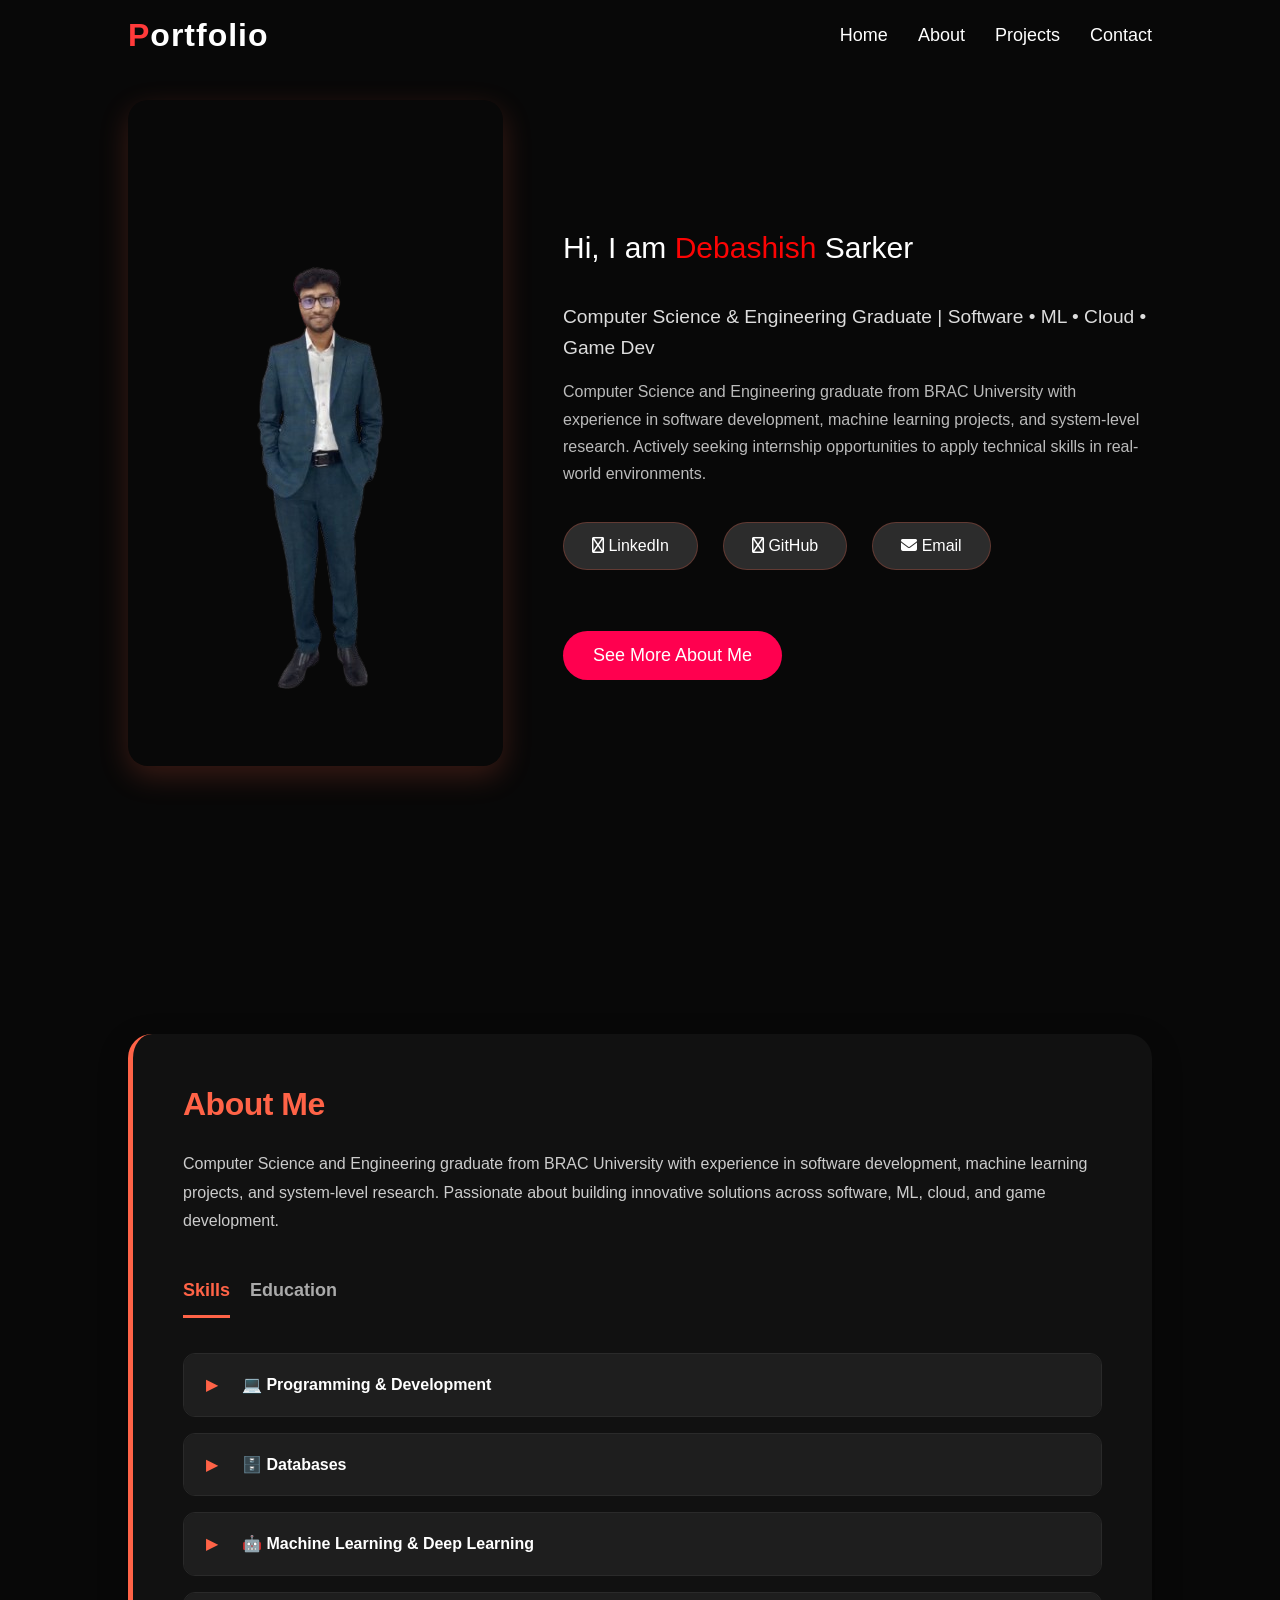
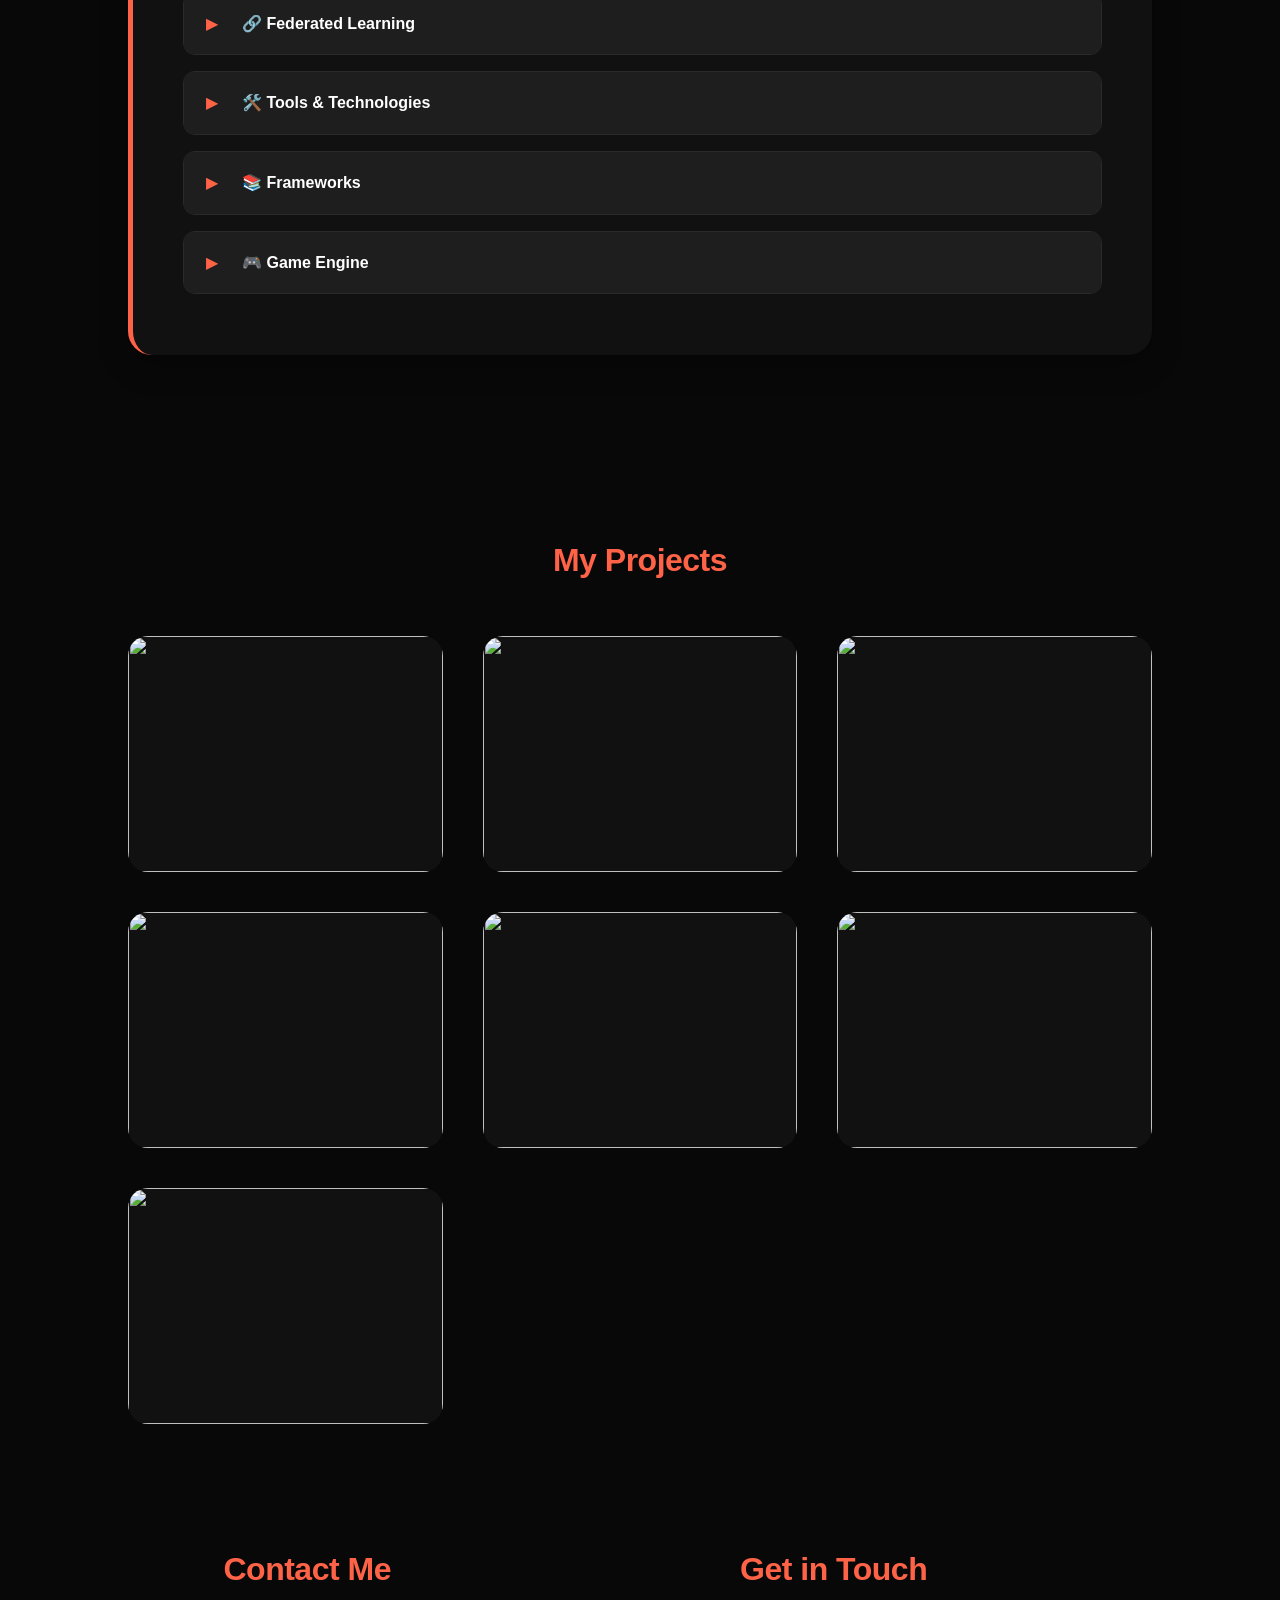
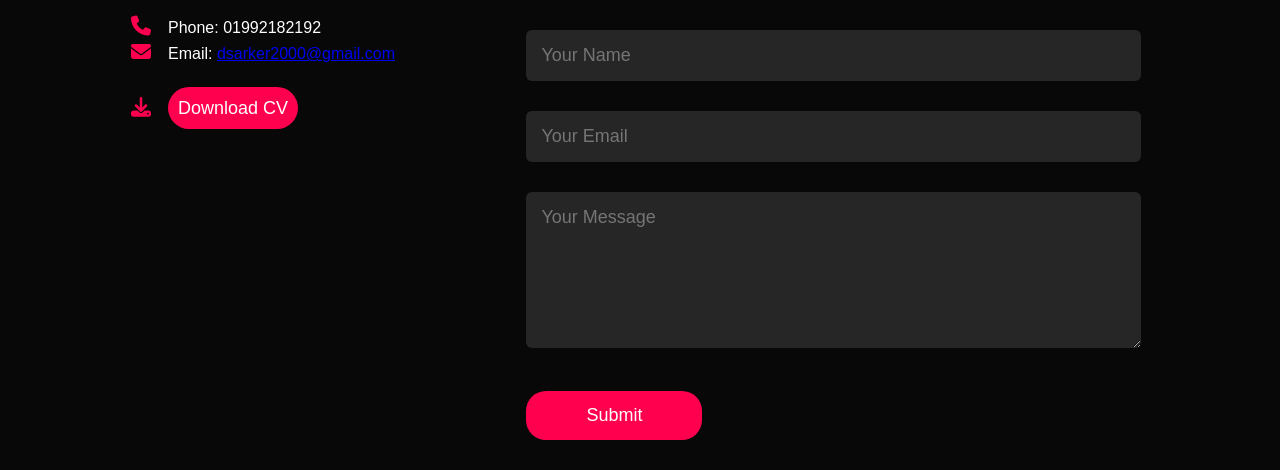
==== index.html @ 8f117f5d "first commit" ====
<!DOCTYPE html>
<html lang="en">
<head>
    <meta charset="UTF-8">
    <meta name="viewport" content="width=device-width, initial-scale=1.0">
    <link rel="stylesheet" href="https://cdnjs.cloudflare.com/ajax/libs/font-awesome/6.4.0/css/all.min.css">
    <link rel="stylesheet" href="style.css">
    <title>Debashish Sarker</title>
</head>
<body>
    <div class="container">
        <nav>
            <div class="portfolio-logo">
                <span class="red-p">P</span><span class="white-text">ortfolio</span>
            </div>
            <ul>
                <li><a href="#hero-section">Home</a></li>
                <li><a href="#about">About</a></li>
                <li><a href="#projects">Projects</a></li>
                <li><a href="#contact">Contact</a></li>
            </ul>
        </nav>

        <div class="hero-section">
            <div class="hero-image">
                <img src="portfolio.png" alt="Portfolio">
            </div>
            <div class="hero-content">
                <div class="header-text">
                    <p>
                        Hi, I am <span>Debashish</span> Sarker
                    </p>
                </div>
                <p class="intro-line">Computer Science & Engineering Graduate | Software • ML • Cloud • Game Dev</p>
                <p class="bio-text">
                    Computer Science and Engineering graduate from BRAC University with experience in software development, machine learning projects, and system-level research. Actively seeking internship opportunities to apply technical skills in real-world environments.
                </p>
                <div class="links">
                    <a href="https://www.linkedin.com/in/debashish-sarker-ba571127a" target="_blank">
                        <i class="fa-brands fa-linkedin"></i> LinkedIn
                    </a>
                    <a href="https://github.com/Debashish0Sarker" target="_blank">
                        <i class="fa-brands fa-square-github"></i> GitHub
                    </a>
                    <a href="mailto:dsarker2000@gmail.com">
                        <i class="fa-solid fa-envelope"></i> Email
                    </a>
                </div>
                <br>
                <br>
                <a href="#about" class="btn btn2 see-more-btn">See More About Me</a>
                
                
    
            </div>
        </div>
    </div>

    <!-- ========== ABOUT SECTION WITH TABS (FIXED) ========== -->
    <div id="about">
        <div class="container">
            <div class="about-box">
                <h2 class="about-title">About Me</h2>
                <p class="about-description">
                    Computer Science and Engineering graduate from BRAC University with experience in software development, 
                    machine learning projects, and system-level research. Passionate about building innovative solutions 
                    across software, ML, cloud, and game development.
                </p>

                <!-- Tab Buttons -->
                <div class="tab-titles">
                    <p class="tab-links active-link" onclick="openTab('skills', event)">Skills</p>
                    <p class="tab-links" onclick="openTab('education', event)">Education</p>
                </div>

                <!-- Skills Tab Content -->
                <div class="tab-contents active-tab" id="skills">
    <!-- Accordion Item 1: Programming & Development -->
    <div class="accordion-item">
        <div class="accordion-header" onclick="toggleAccordion(this)">
            <span class="accordion-icon">▶</span>
            <span class="accordion-title">💻 Programming & Development</span>
        </div>
        <div class="accordion-body">
            <div class="skills-icons-grid">
                <div class="skill-icon-item"><img src="https://cdn.jsdelivr.net/gh/devicons/devicon/icons/python/python-original.svg" alt="Python"><span>Python</span></div>
                <div class="skill-icon-item"><img src="https://cdn.jsdelivr.net/gh/devicons/devicon/icons/c/c-original.svg" alt="C"><span>C</span></div>
                <div class="skill-icon-item"><div class="no-image-icon">#️⃣</div><span>C#</span></div>
                <div class="skill-icon-item"><img src="https://cdn.jsdelivr.net/gh/devicons/devicon/icons/php/php-original.svg" alt="PHP"><span>PHP</span></div>
                <div class="skill-icon-item"><img src="https://cdn.jsdelivr.net/gh/devicons/devicon/icons/javascript/javascript-original.svg" alt="JavaScript"><span>JavaScript</span></div>
                <div class="skill-icon-item"><img src="https://cdn.jsdelivr.net/gh/devicons/devicon/icons/html5/html5-original.svg" alt="HTML"><span>HTML</span></div>
                <div class="skill-icon-item"><img src="https://cdn.jsdelivr.net/gh/devicons/devicon/icons/react/react-original.svg" alt="React"><span>React</span></div>
            </div>
        </div>
    </div>

    <!-- Accordion Item 2: Databases -->
    <div class="accordion-item">
        <div class="accordion-header" onclick="toggleAccordion(this)">
            <span class="accordion-icon">▶</span>
            <span class="accordion-title">🗄️ Databases</span>
        </div>
        <div class="accordion-body">
            <div class="skills-icons-grid">
                <div class="skill-icon-item"><img src="https://cdn.jsdelivr.net/gh/devicons/devicon/icons/mongodb/mongodb-original.svg" alt="MongoDB"><span>MongoDB</span></div>
                <div class="skill-icon-item"><img src="https://cdn.jsdelivr.net/gh/devicons/devicon/icons/mysql/mysql-original.svg" alt="MySQL"><span>MySQL</span></div>
                <div class="skill-icon-item"><img src="https://cdn.jsdelivr.net/gh/devicons/devicon/icons/postgresql/postgresql-original.svg" alt="PostgreSQL"><span>PostgreSQL</span></div>
            </div>
        </div>
    </div>
    <!-- Accordion Item 3: Machine Learning & Deep Learning (NEW) -->
    <div class="accordion-item">
        <div class="accordion-header" onclick="toggleAccordion(this)">
            <span class="accordion-icon">▶</span>
            <span class="accordion-title">🤖 Machine Learning & Deep Learning</span>
        </div>
        <div class="accordion-body">
            <div class="skills-icons-grid">
                <div class="skill-icon-item"><img src="https://cdn.jsdelivr.net/gh/devicons/devicon/icons/tensorflow/tensorflow-original.svg" alt="TensorFlow"><span>TensorFlow</span></div>
                <div class="skill-icon-item"><img src="https://cdn.jsdelivr.net/gh/devicons/devicon/icons/pytorch/pytorch-original.svg" alt="PyTorch"><span>PyTorch</span></div>
            </div>
        </div>
    </div>

    <!-- Accordion Item 4: Federated Learning (NEW) -->
    <div class="accordion-item">
        <div class="accordion-header" onclick="toggleAccordion(this)">
            <span class="accordion-icon">▶</span>
            <span class="accordion-title">🔗 Federated Learning</span>
        </div>
        <div class="accordion-body">
            <div class="skills-icons-grid">
                <div class="skill-icon-item"><div class="no-image-icon">🌸</div><span>Flower FL</span></div>
                <div class="skill-icon-item"><div class="no-image-icon">📈</div><span>FedAvg</span></div>
                <div class="skill-icon-item"><div class="no-image-icon">⚙️</div><span>FedProx</span></div>
                <div class="skill-icon-item"><div class="no-image-icon">🎯</div><span>FedOpt</span></div>
            </div>
        </div>
    </div>

    <!-- Accordion Item 5: Tools & Technologies (NEW) -->
    <div class="accordion-item">
        <div class="accordion-header" onclick="toggleAccordion(this)">
            <span class="accordion-icon">▶</span>
            <span class="accordion-title">🛠️ Tools & Technologies</span>
        </div>
        <div class="accordion-body">
            <div class="skills-icons-grid">
                <div class="skill-icon-item"><img src="https://cdn.jsdelivr.net/gh/devicons/devicon/icons/git/git-original.svg" alt="Git"><span>Git</span></div>
                <div class="skill-icon-item"><img src="https://cdn.jsdelivr.net/gh/devicons/devicon/icons/github/github-original.svg" alt="GitHub"><span>GitHub</span></div>
                <div class="skill-icon-item"><img src="https://cdn.jsdelivr.net/gh/devicons/devicon/icons/vscode/vscode-original.svg" alt="VS Code"><span>VS Code</span></div>
                <div class="skill-icon-item"><div class="no-image-icon">🔌</div><span>Arduino IDE</span></div>
            </div>
        </div>
    </div>

    <!-- Accordion Item 6: Frameworks (NEW) -->
    <div class="accordion-item">
        <div class="accordion-header" onclick="toggleAccordion(this)">
            <span class="accordion-icon">▶</span>
            <span class="accordion-title">📚 Frameworks</span>
        </div>
        <div class="accordion-body">
            <div class="skills-icons-grid">
                <div class="skill-icon-item"><img src="https://cdn.jsdelivr.net/gh/devicons/devicon/icons/laravel/laravel-original.svg" alt="Laravel"><span>Laravel</span></div>
                <div class="skill-icon-item"><img src="https://cdn.jsdelivr.net/gh/devicons/devicon/icons/flask/flask-original.svg" alt="Flask"><span>Flask</span></div>
            </div>
        </div>
    </div>

    <!-- Accordion Item 7: Game Engine (NEW) -->
    <div class="accordion-item">
        <div class="accordion-header" onclick="toggleAccordion(this)">
            <span class="accordion-icon">▶</span>
            <span class="accordion-title">🎮 Game Engine</span>
        </div>
        <div class="accordion-body">
            <div class="skills-icons-grid">
                <div class="skill-icon-item"><img src="https://cdn.jsdelivr.net/gh/devicons/devicon/icons/unity/unity-original.svg" alt="Unity"><span>Unity</span></div>
            </div>
        </div>
    </div>
</div>
<div class="tab-contents" id="education">
                    <ul>
                        <li>
                            <strong>BRAC University</strong><br>
                            BSc in Computer Science and Engineering (2021 - 2026)<br>
                            CGPA: 3.19/4.00
                        </li>
                        <li>
                            <strong>Ideal College, Dhanmondi, Dhaka</strong><br>
                            Higher School Certificate (HSC) in Science<br>
                            GPA: 4.92/5.00
                        </li>
                        <li>
                            <strong>Willes Little Flower School and College, Dhaka</strong><br>
                            Secondary School Certificate (SSC) in Science<br>
                            GPA: 5.00/5.00
                        </li>
                    </ul>
                </div>

</div>

    <!-- Similar structure for remaining categories: ML, Federated Learning, Tools, Frameworks -->
</div>

                <!-- Education Tab Content (INSTITUTION NAMES UPDATED) -->
                <!-- <div class="tab-contents" id="education">
                    <ul>
                        <li>
                            <strong>BRAC University</strong><br>
                            BSc in Computer Science and Engineering (2021 - 2026)<br>
                            CGPA: 3.19/4.00
                        </li>
                        <li>
                            <strong>Ideal College, Dhanmondi</strong><br>
                            Higher School Certificate (HSC) in Science<br>
                            GPA: 4.92/5.00
                        </li>
                        <li>
                            <strong>Willes Little Flower School and College, Dhaka</strong><br>
                            Secondary School Certificate (SSC) in Science<br>
                            GPA: 5.00/5.00
                        </li>
                    </ul>
                </div> -->
            </div>
        </div>
    </div>
<div id="projects">
    <div class="container">
        <h1 class="sub-title">My Projects</h1>
            <div class="work-list">
                <div class="work">
                    <img src="images/teacher-teaching-students-in-classroom-illustration-vector.jpg">
                    <div class="layer">
                        <h3>Smart Learn Platform</h3>
                        <p>A full-stack learning platform built with Laravel that allows teachers to upload study materials and students to access study materials.
                        </p>
                        <a href="https://github.com/boloyman/Smart-Learn"><i class="fa-solid fa-link"></i></a>
                    </div>
                </div>
                <div class="work">
                    <img src="images/captcha-icon-technology-142370206.webp">
                    <div class="layer">
                        <h3>CAPTCHA Recognition</h3>
                        <p>A deep learning-based CAPTCHA recognition system using neural network architectures for text-based CAPTCHA solving. Includes model training, evaluation, and performance analysis.
                        </p>
                        <a href="https://github.com/Debashish0Sarker/Project-Deep-Learning-Architecture-for-Text-Based-CAPTCHA-Recognition"><i class="fa-solid fa-link"></i></a>
                    </div>
                </div>
                <div class="work">
                    <img src="images/360_F_487799402_pcTpnDtqLH9lCh3cunh2zShLAe6K0WbR.jpg">
                    <div class="layer">
                        <h3>Planner Platform</h3>
                        <p>A comprehensive web application for managing academic schedules, optimizing study routines, and tracking course events.
                        </p>
                        <a href="https://github.com/ur-newaz/smart_planner"><i class="fa-solid fa-link"></i></a>
                    </div>
                </div>
                <div class="work">
                    <img src="images/bank-composition-with-outdoor-landscape-classic-building-with-columns-car-pedestrian-silhouette-cityscape-vector-illustration_1284-82674.avif">
                    <div class="layer">
                        <h3>Banking Managment System</h3>
                        <p>A database-driven banking system built with PHP and SQL, supporting account management, transactions, and basic banking operations
                        </p>
                        <a href="https://github.com/ovijitM/Banking-system-with_php_sql"><i class="fa-solid fa-link"></i></a>
                    </div>
                </div>
                <div class="work">
                    <img src="images/car-Loan-Delinquency-Rates-1.png">
                    <div class="layer">
                        <h3>Fraud Detection System</h3>
                        <p>Implemented a ML model to detect fraud accounts based on dataset that have bank transactions history using supervised learning techniques. 
                        </p>
                        <a href="https://github.com/Debashish0Sarker/CSE422_project_fraud-detection-using-ML-or-AI"><i class="fa-solid fa-link"></i></a>
                    </div>
                </div>
                <div class="work">
                    <img src="images/binary-code-475664_1920.jpeg">
                    <div class="layer">
                        <h3>Binary Search using Assembly Language</h3>
                        <p>An implementation of the binary search algorithm using Assembly language, demonstrating low-level programming concepts and memory-level operations.
                        </p>
                        <a href="https://github.com/Debashish0Sarker/Assembly-Language-project"><i class="fa-solid fa-link"></i></a>
                    </div>
                
                </div>
                <div class="work">
                    <img src="images/escape monster.png">
                    <div class="layer">
                        <h3>Escape from Monster</h3>
                        <p>A 3D game developed in Unity where players have to escape from a pursuing monster.</p>
                        <a href="https://debashish0sarker.itch.io/escape-from-monster"><i class="fa-solid fa-link"></i></a>
                    </div>  
                </div>
            </div>
    </div>
    <div id="contact">
        <div class="container">
            <div class="row">
                <div class="contact-left">
                    <h1 class="sub-title">Contact Me</h1>
                    <p><i class="fas fa-phone"></i>Phone: 01992182192 </p>
                    <p><i class="fas fa-envelope"></i>Email: <a href="mailto:dsarker2000@gmail.com">dsarker2000@gmail.com</a></p>
                    <p><i class="fas fa-download"></i><a href="CV_Debashish Sarker.pdf" download class="btn btn2">Download CV</a></p>
                </div>
                <div class="contact-right">
                    <h1 class="sub-title">Get in Touch</h1>
                    <form name="submit-to-google-sheet">
                        <input type="hidden" name="sheet_name" value="Sheet1"> 
                        <input type="text" name="name" placeholder="Your Name" required>
                        <input type="email" name="email" placeholder="Your Email" required>
                        <textarea name="message" rows="6" placeholder="Your Message" required></textarea>
                        <button type="submit" class="btn btn2">Submit</button>
                    </form>
                    <span id="msg"></span>
            </div>
        </div>
    </div>


    <script>
        // ========== FIXED JAVASCRIPT FOR TAB UNDERLINE ==========
        function openTab(tabname, event) {
            // Get all tab links and tab contents
            var tabLinks = document.getElementsByClassName("tab-links");
            var tabContents = document.getElementsByClassName("tab-contents");
            
            // Remove active class from all tab links
            for (var i = 0; i < tabLinks.length; i++) {
                tabLinks[i].classList.remove("active-link");
            }
            
            // Remove active class from all tab contents
            for (var j = 0; j < tabContents.length; j++) {
                tabContents[j].classList.remove("active-tab");
            }
            
                // Add active class to the clicked tab link
            event.currentTarget.classList.add("active-link");
            
            // Add active class to the corresponding tab content
            document.getElementById(tabname).classList.add("active-tab");
        }

        function toggleAccordion(headerElement) {
            var accordionItem = headerElement.parentElement;
            var accordionBody = accordionItem.querySelector(".accordion-body");
            var icon = headerElement.querySelector(".accordion-icon");
            
            // Close all other accordion items
            var allItems = document.querySelectorAll(".accordion-item");
            allItems.forEach(function(item) {
                if (item !== accordionItem) {
                    var body = item.querySelector(".accordion-body");
                    var itemIcon = item.querySelector(".accordion-icon");
                    if (body.classList.contains("active")) {
                        body.classList.remove("active");
                        if (itemIcon) itemIcon.textContent = "▶";
                    }
                }
            });
            
            // Toggle current item
            if (accordionBody.classList.contains("active")) {
                accordionBody.classList.remove("active");
                icon.textContent = "▶";
            } else {
                accordionBody.classList.add("active");
                icon.textContent = "▼";
            }
        }
    </script>
    <script>
    // Replace with your latest Deployment URL
    const scriptURL = 'https://script.google.com/macros/s/AKfycbwQ8acJ3GRYkyI3V4sXkLI7oj8yIUCAS2lO-cbIWTu7y_R3EMoswnfzNdxkxU6gc59ueA/exec' 
    const form = document.forms['submit-to-google-sheet'] // Matches the name above

    form.addEventListener('submit', e => {
        e.preventDefault()
        fetch(scriptURL, { method: 'POST', body: new FormData(form) })
            .then(response => {
                console.log('Success!', response);
                alert("Message sent successfully!");
                form.reset();
                document.getElementById("msg").textContent = "Message sent successfully!";
                
            })
            .catch(error => console.error('Error!', error.message))
    })
</script>
</body>
</html>
---- style.css ----
/* ===== Global Styles ===== */
/* Add this to allow icons to use their own font-family */
i {
    font-family: inherit; 
    font-weight: inherit;
}

/* OR, more specifically for Font Awesome: */
.fa-solid, .fas, .fa-brands, .fa {
    font-family: "Font Awesome 6 Free" !important; /* Forces the icon font back */
}
* {
    margin: 0;
    padding: 0;
    box-sizing: border-box;
    font-family: "Poppins", sans-serif;
}
html {
    scroll-behavior: smooth;
}

body {
    background-color: #080808;
    color: #fff;
    line-height: 1.6;
}

#header {
    background-color: #1c1c1c;
    padding: 20px;
    text-align: center;
    background-size: cover;
    background-position: center;
}

.container {
    width: 100%;
    margin: auto;
    padding: 100px 10% 20px 10%; /* Added 100px padding-top to push content down */
}

/* ===== NAVBAR STYLES ===== */
nav {
    display: flex;
    align-items: center;
    justify-content: space-between;
    padding: 10px 10%;
    width: 100%;
    position: fixed; /* Keep it at the top */
    top: 0;
    left: 0;
    z-index: 1000;   /* Keep it above everything */
    background: #080808; /* Dark background to hide text passing behind it */
}

.portfolio-logo {
    font-size: 32px;
    font-weight: 700;
    letter-spacing: 1px;
}

.red-p {
    color: #ff3a3a;
}

.white-text {
    color: #ffffff;
}

nav ul {
    display: flex;
    gap: 30px;
    list-style: none;
}

nav ul li {
    list-style: none;
    display: inline-block;
}

nav ul li a {
    text-decoration: none;
    color: #fff;
    font-size: 18px;
    font-weight: 500;
    position: relative;
    transition: color 0.3s ease;
}

nav ul li a:after {
    content: '';
    width: 0;
    height: 2px;
    background: #ff6347;
    left: 0;
    bottom: -5px;
    position: absolute;
    transition: 0.5s;
}

nav ul li a:hover:after {
    width: 100%;
}

nav ul li a:hover {
    color: #ff6347;
}

/* ===== HERO SECTION WITH TWO COLUMNS ===== */
.hero-section {
    display: flex;
    align-items: center;
    gap: 60px;
    margin-bottom: 40px;
}

.hero-image {
    flex: 0 0 auto;
    min-width: 300px;
}

.hero-image img {
    width: 100%;
    max-width: 400px;
    border-radius: 20px;
    box-shadow: 0 10px 30px rgba(255, 99, 71, 0.2);
}

.hero-content {
    flex: 1;
}

/* ===== INTRO & BIO STYLES ===== */
.intro-line {
    text-align: left;
    font-size: 1.2rem;
    margin: 0 0 15px;
    color: #dddddd;
}

.bio-text {
    text-align: left;
    margin: 0 0 30px;
    color: #bbbbbb;
    line-height: 1.7;
}

.header-text {
    text-align: left;
    margin-top: 30px;
    margin-bottom: 30px;
    font-size: 30px;
}

.header-text h1 {
    font-size: 48px;
    margin-bottom: 20px;
}

.header-text span {
    font-size: 30px;
    color: #fc0404;
}

/* ===== SOCIAL LINKS ===== */
.links {
    display: flex;
    justify-content: flex-start;
    gap: 25px;
    margin-top: 35px;
    flex-wrap: wrap;
}

.links a {
    color: #fff;
    background: #2c2c2c;
    padding: 10px 28px;
    border-radius: 40px;
    text-decoration: none;
    font-weight: 500;
    transition: all 0.3s ease;
    border: 1px solid #ff634740;
}

.links a:hover {
    background: #ff6347;
    color: #080808;
    transform: translateY(-3px);
    border-color: #ff6347;
}

/* ===== ABOUT SECTION - BOX STYLES ===== */
#about {
    margin-top: 60px;
    padding: 40px 0 60px;
}

/* Main about box container */
.about-box {
    background: #111111;
    border-radius: 24px;
    padding: 45px 50px;
    border-left: 5px solid #ff6347;
    box-shadow: 0 10px 30px rgba(0, 0, 0, 0.3);
}

.about-title {
    font-size: 32px;
    font-weight: 700;
    margin-bottom: 20px;
    color: #ff6347;
    letter-spacing: -0.5px;
}

.sub-title {
    font-size: 32px;
    font-weight: 700;
    margin-bottom: 20px;
    color: #ff6347;
    letter-spacing: -0.5px;
    text-align: center;
}

.about-description {
    color: #cccccc;
    line-height: 1.8;
    margin-bottom: 40px;
    font-size: 1rem;
}

/* ===== FIXED TAB STYLES - UNDERLINE WORKING NOW ===== */
.tab-titles {
    display: flex;
    margin: 20px 0 40px;
    gap: 20px;
}

.tab-links {
    font-size: 18px;
    font-weight: 600;
    cursor: pointer;
    position: relative;
    padding-bottom: 8px;
    color: #aaaaaa;
    transition: color 0.3s ease;
}

/* UNDERLINE EFFECT FOR TAB LINKS */
.tab-links::after {
    content: "";
    width: 0;
    height: 3px;
    background: #ff6347;
    position: absolute;
    left: 0;
    bottom: -5px;
    transition: width 0.3s ease;
}

/* ACTIVE TAB LINK - RED UNDERLINE (FIXED) */
.tab-links.active-link {
    color: #ff6347;
}

.tab-links.active-link::after {
    width: 100%;
}

/* Hover effect for tabs */
.tab-links:hover {
    color: #ff6347;
}

.tab-links:hover::after {
    width: 100%;
}

/* Tab content containers */
.tab-contents {
    display: none;
}

.tab-contents.active-tab {
    display: block;
    animation: fadeIn 0.4s ease;
}

/* Accordion / Dropdown skills section styles */
.accordion-item {
    margin-bottom: 16px;
    border-radius: 12px;
    background: #1a1a1a;
    overflow: hidden;
    border: 1px solid #2a2a2a;
}

.accordion-header {
    display: flex;
    align-items: center;
    gap: 12px;
    padding: 18px 22px;
    cursor: pointer;
    background: #1e1e1e;
}

.accordion-header:hover {
    background: #252525;
}

.accordion-icon {
    font-size: 16px;
    color: #ff6347;
    width: 24px;
}

.accordion-title {
    font-size: 1rem;
    font-weight: 600;
    color: #ffffff;
}

.accordion-body {
    max-height: 0;
    overflow: hidden;
    transition: max-height 0.4s ease, padding 0.4s ease;
    background: #131313;
    padding: 0 22px;
}

.accordion-body.active {
    max-height: 1000px;
    padding: 20px 22px 22px;
}

.skills-icons-grid {
    display: grid;
    grid-template-columns: repeat(auto-fit, minmax(120px, 1fr));
    gap: 20px;
}

.skill-icon-item {
    display: flex;
    flex-direction: column;
    align-items: center;
    gap: 10px;
    padding: 18px 16px;
    background: #232323;
    border-radius: 16px;
    min-height: 120px;
    border: 1px solid #2e2e2e;
}

.skill-icon-item img {
    width: 48px;
    height: 48px;
    object-fit: contain;
}

.skill-icon-item span {
    font-size: 0.95rem;
    color: #dddddd;
    text-align: center;
}

.no-image-icon {
    width: 48px;
    height: 48px;
    display: flex;
    align-items: center;
    justify-content: center;
    font-size: 24px;
    background: #2a2a2a;
    border-radius: 12px;
}

/* Fade animation for tab switching */
@keyframes fadeIn {
    from {
        opacity: 0;
        transform: translateY(10px);
    }
    to {
        opacity: 1;
        transform: translateY(0);
    }
}

/* Skills list styling */
.tab-contents ul {
    list-style: none;
    padding: 0;
}

.tab-contents ul li {
    color: #dddddd;
    font-size: 1rem;
    padding: 12px 0;
    position: relative;
    padding-left: 28px;
    transition: 0.2s;
    border-bottom: 1px solid #222222;
}

.tab-contents ul li:last-child {
    border-bottom: none;
}

.tab-contents ul li::before {
    content: "▹";
    position: absolute;
    left: 0;
    color: #ff6347;
    font-size: 1rem;
}

.tab-contents ul li:hover {
    transform: translateX(5px);
    color: #ff6347;
}

/* Education section - strong (institution names) styling */
.tab-contents ul strong {
    color: #ff6347;
    font-size: 1.05rem;
    display: inline-block;
    margin-bottom: 4px;
}

/* ===== RESPONSIVE DESIGN ===== */
@media (max-width: 768px) {
    .container {
        width: 90%;
        padding: 20px 5%;
    }
    
    nav {
        flex-direction: column;
        align-items: center;
        gap: 15px;
    }
    
    nav ul {
        gap: 20px;
        flex-wrap: wrap;
        justify-content: center;
    }
    
    .portfolio-logo {
        font-size: 36px;
    }

    .hero-section {
        flex-direction: column;
        gap: 30px;
        align-items: center;
    }

    .hero-image {
        min-width: 100%;
    }

    .hero-image img {
        max-width: 100%;
    }

    .hero-content {
        width: 100%;
    }

    .intro-line {
        text-align: center;
    }

    .bio-text {
        text-align: center;
    }

    .header-text {
        text-align: center;
        font-size: 24px;
    }
    
    .links {
        gap: 15px;
        justify-content: center;
    }
    
    .links a {
        padding: 8px 20px;
        font-size: 14px;
    }
    
    .about-box {
        padding: 30px 25px;
    }
    
    .about-title {
        font-size: 28px;
    }
    
    .tab-titles {
        gap: 30px;
    }
    
    .tab-links {
        font-size: 16px;
    }

    /* ===== ACCORDION / DROPDOWN SKILLS SECTION STYLES ===== */
    .accordion-item {
        margin-bottom: 12px;
        border-radius: 12px;
        background: #1a1a1a;
        overflow: hidden;
        border: 1px solid #2a2a2a;
    }

    .accordion-header {
        display: flex;
        align-items: center;
        gap: 12px;
        padding: 16px 20px;
        cursor: pointer;
        background: #1e1e1e;
    }

    .accordion-header:hover {
        background: #252525;
    }

    .accordion-icon {
        font-size: 14px;
        color: #ff6347;
        width: 20px;
    }

    .accordion-title {
        font-size: 1rem;
        font-weight: 600;
        color: #ffffff;
    }

    .accordion-body {
        max-height: 0;
        overflow: hidden;
        transition: max-height 0.4s ease;
        background: #131313;
    }

    .accordion-body.active {
        max-height: 500px;
        padding: 20px;
    }

    .skills-icons-grid {
        display: flex;
        flex-wrap: wrap;
        gap: 20px;
    }

    .skill-icon-item {
        display: flex;
        flex-direction: column;
        align-items: center;
        gap: 8px;
        padding: 12px 16px;
        background: #1e1e1e;
        border-radius: 12px;
        min-width: 80px;
        border: 1px solid #2e2e2e;
    }

    .skill-icon-item img {
        width: 40px;
        height: 40px;
    }

    .skill-icon-item span {
        font-size: 0.8rem;
        color: #cccccc;
    }

    .no-image-icon {
        width: 40px;
        height: 40px;
        display: flex;
        align-items: center;
        justify-content: center;
        font-size: 28px;
        background: #2a2a2a;
        border-radius: 10px;
    }
    
}
.work-list{
    display: grid;
    grid-template-columns: repeat(auto-fit, minmax(250px,1fr));
    grid-gap: 40px;
    margin-top: 50px;
}
.work{
    border-radius: 20px;
    position: relative;
    overflow: hidden;
    aspect-ratio: 4 / 3;
    min-height: 200px;
    background: #111;
}
.work img{
    width: 100%;
    height: 100%;
    object-fit: cover;
    display: block;
    transition: transform 0.5s ease;
}
.layer {
    width: 100%;
    height: 100%;
    bottom: 0;
    left: 0;
    right: 0;
    position: absolute;
    background: rgba(255, 0, 79, 0.92); /* The red overlay color */
    overflow: hidden;
    display: flex;
    align-items: center;
    justify-content: center;
    flex-direction: column;
    padding: 15px 20px; /* Tighter padding to save vertical space */
    text-align: center;
    transform: translateY(100%); /* Hides the layer initially */
    transition: transform 0.5s ease; /* Smooth hover effect */
    gap: 10px; /* Consistent spacing between title, text, and button */
}

.layer h3 {
    font-weight: 600;
    margin-bottom: 0;
    font-size: 18px;
    color: #fff;
}

.layer p {
    font-size: 13px;
    line-height: 1.4;
    margin: 0;
    color: #f5f5f5;
    /* This part prevents the text from overflowing by limiting it to 3 lines */
    display: -webkit-box;
    -webkit-line-clamp: 3;
    -webkit-box-orient: vertical;
    overflow: hidden;
}

.layer a {
    margin-top: 5px;
    color: #ff004f;
    text-decoration: none;
    font-size: 18px;
    background: #fff;
    width: 60px;
    height: 60px;
    border-radius: 50%;
    display: inline-flex;
    align-items: center;
    justify-content: center;
    flex-shrink: 0; /* CRITICAL: This stops the circle from squashing when text is long */
}


.work:hover img{
    transform: scale(1.1);
}
.work:hover .layer{
    transform: translateY(0);
}

/*-------------------contact section styles-------------------*/
.row {
    display: flex;
    gap: 40px;
    align-items: flex-start;
}
.contact-left {
    flex-basis:35%;
}
.contact-right{
    flex-basis:60%;

}
.contact left p{
    margin-top: 30px;
}
.contact-left p i{
    color: #ff004f;
    margin-right: 15px;
    font-size: 20px;
    display: inline-block;
    width: 25px;
    text-align: center;
}
.btn.btn2{
    display: inline-block;
    background: #ff004f;
}
.btn.btn2::before,
.btn.btn2::after,
.contact-left::before,
.contact-left::after {
    display: none;
}
.contact-right-form{
    width:100%;

}
form input, form textarea{
    width:100%;
    border:0;
    outline:none;
    background: #262626;
    padding: 15px;
    margin: 15px 0;
    color: #fff;
    font-size: 18px;
    border-radius: 6px;
}
form .btn2{
    border-radius: 20px;
    padding: 14px 60px;
    font-size:18px;
    margin-top:20px;
    cursor:pointer;
    border: none;
}
#msg{
 color: #61b752;
 margin-top: 10px;
 display:block;
}
.btn {
    display: inline-block;
    background: #ff004f;
    color: #fff !important;           /* Force white text */
    text-decoration: none !important; /* Remove blue underline */
    padding: 7px 10px;
    border-radius: 30px;              /* Round edges */
    font-size: 18px;
    margin-top: 20px;
    cursor: pointer;
    transition: background 0.5s;
}

.see-more-btn {
    margin-top: 10px;
    padding: 10px 30px;
}

@media (max-width: 480px) {
    nav ul li a {
        font-size: 14px;
    }
    
    .header-text span {
        font-size: 24px;
    }
    
    .about-box {
        padding: 20px;
    }
    
    .tab-titles {
        gap: 20px;
        flex-wrap: wrap;
    }
}
/* ----------------------css for small screens ---------------------- */
@media only screen and (max-width: 600px) {
    .hero-section {
        flex-direction: column;
        gap: 20px;
    }
    
    .contact-left, .contact-right {
        flex-basis: 100%;
    }
}
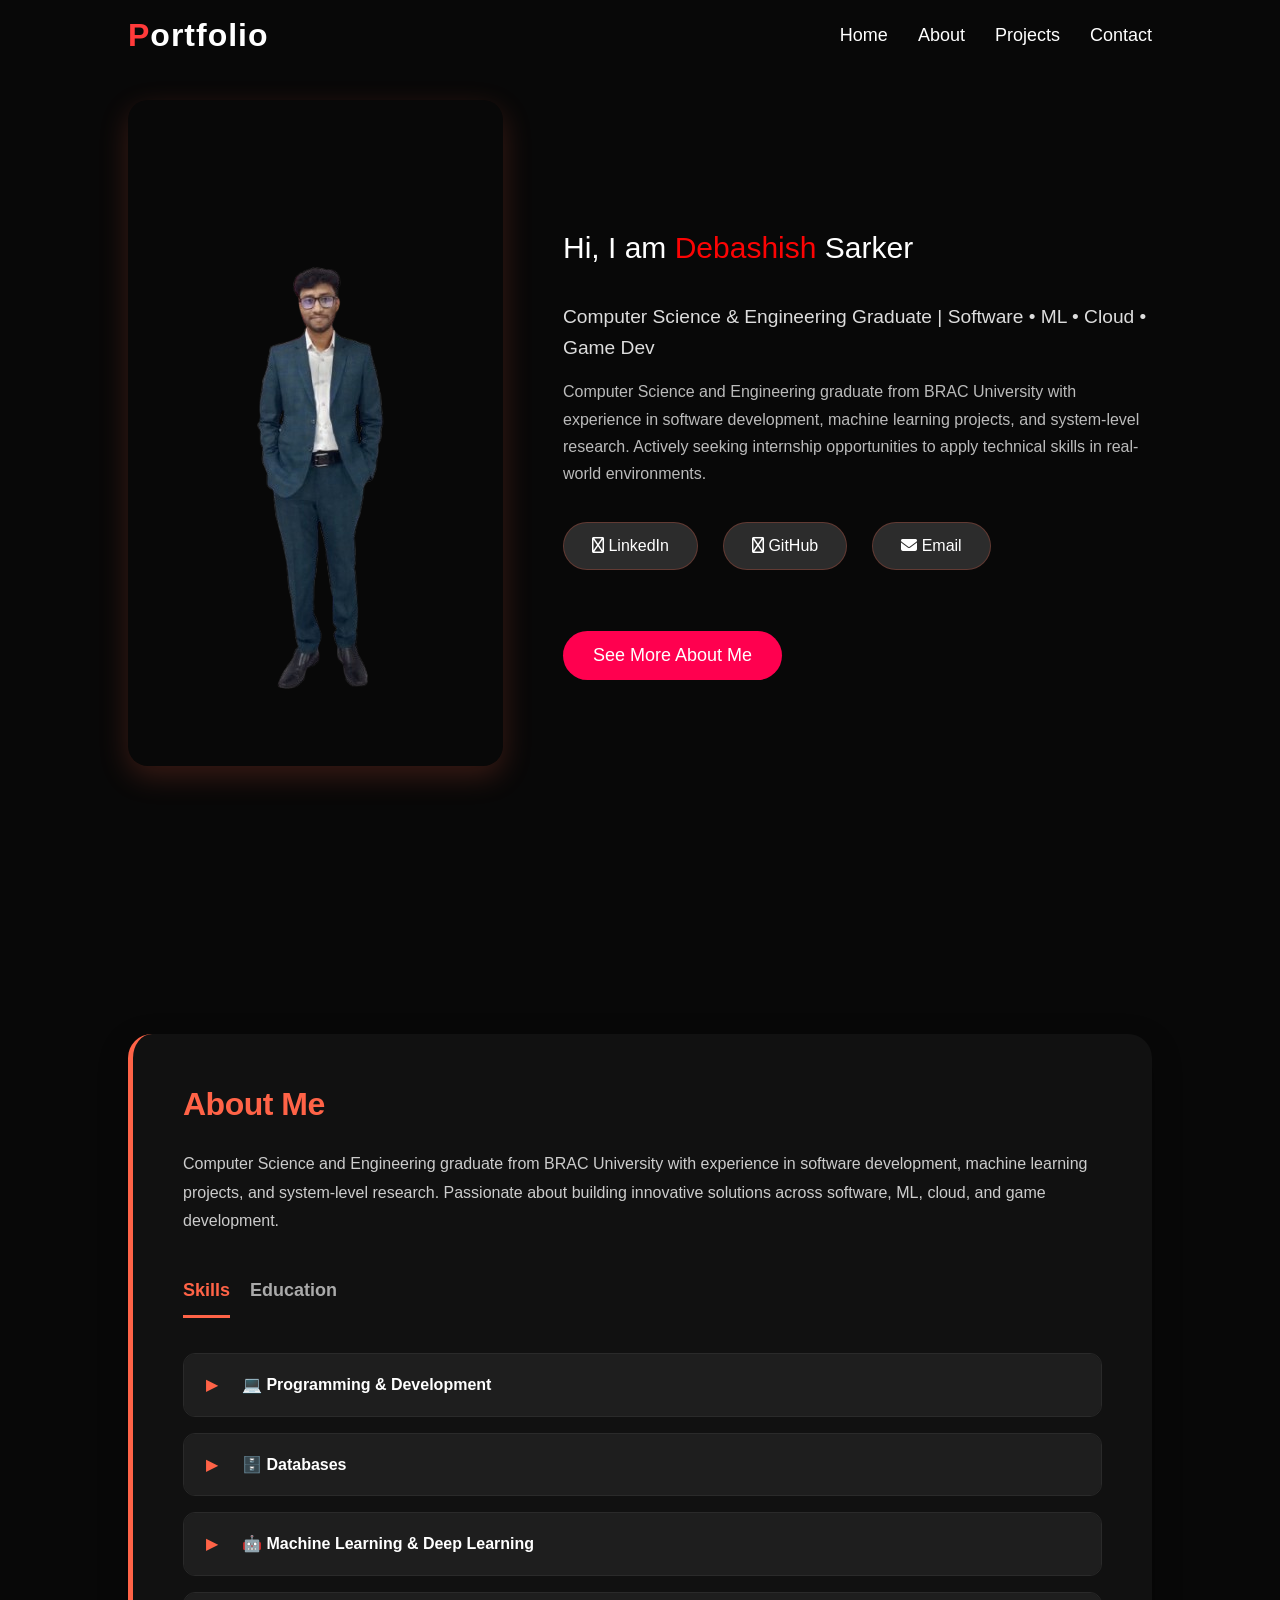
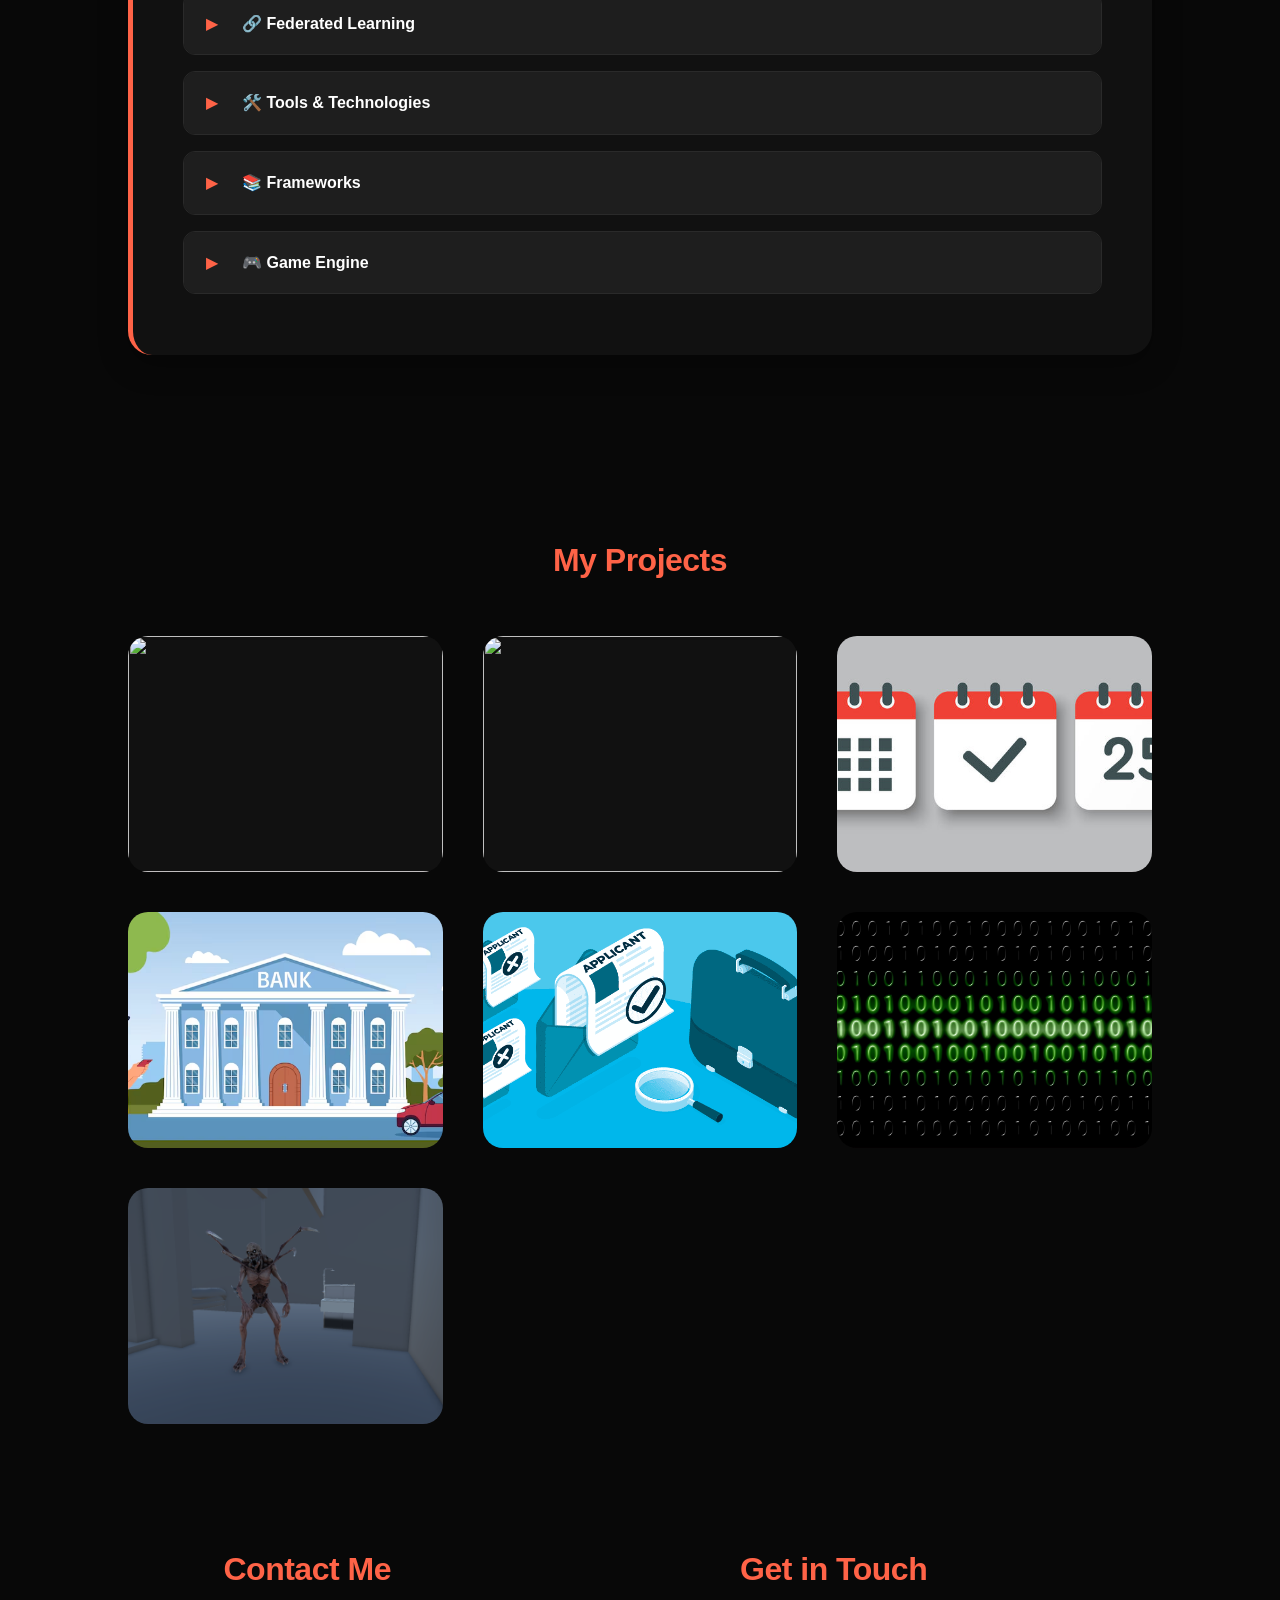
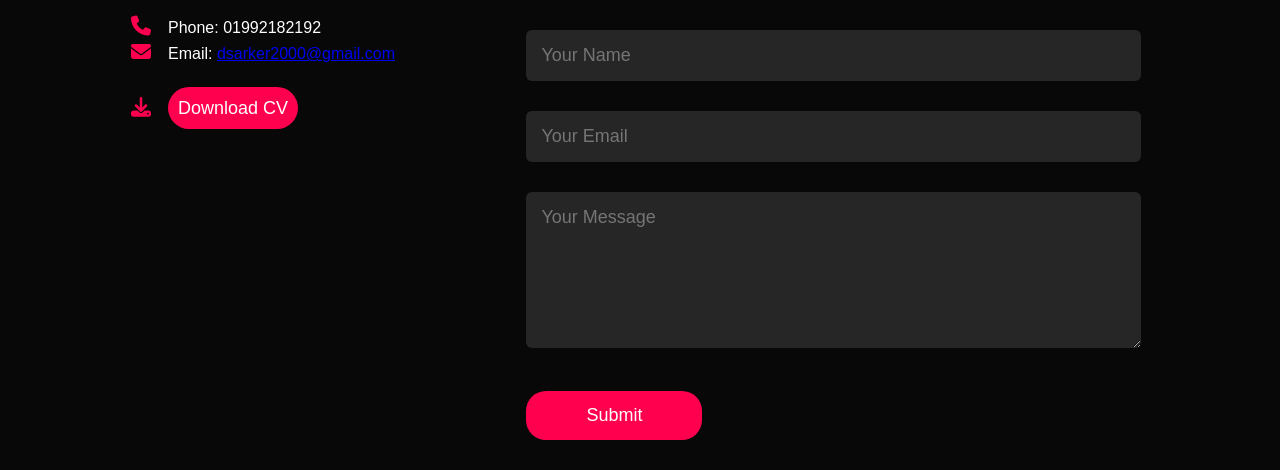
==== commit 0fd2e119: "2nd update" ====
--- a/index.html
+++ b/index.html
@@ -252,7 +252,7 @@
                     </div>
                 </div>
                 <div class="work">
-                    <img src="images/360_F_487799402_pcTpnDtqLH9lCh3cunh2zShLAe6K0WbR.jpg">
+                    <img src="Images/360_F_487799402_pcTpnDtqLH9lCh3cunh2zShLAe6K0WbR.jpg">
                     <div class="layer">
                         <h3>Planner Platform</h3>
                         <p>A comprehensive web application for managing academic schedules, optimizing study routines, and tracking course events.
@@ -261,7 +261,7 @@
                     </div>
                 </div>
                 <div class="work">
-                    <img src="images/bank-composition-with-outdoor-landscape-classic-building-with-columns-car-pedestrian-silhouette-cityscape-vector-illustration_1284-82674.avif">
+                    <img src="Images/bank-composition-with-outdoor-landscape-classic-building-with-columns-car-pedestrian-silhouette-cityscape-vector-illustration_1284-82674.avif">
                     <div class="layer">
                         <h3>Banking Managment System</h3>
                         <p>A database-driven banking system built with PHP and SQL, supporting account management, transactions, and basic banking operations
@@ -270,7 +270,7 @@
                     </div>
                 </div>
                 <div class="work">
-                    <img src="images/car-Loan-Delinquency-Rates-1.png">
+                    <img src="Images/car-Loan-Delinquency-Rates-1.png">
                     <div class="layer">
                         <h3>Fraud Detection System</h3>
                         <p>Implemented a ML model to detect fraud accounts based on dataset that have bank transactions history using supervised learning techniques. 
@@ -279,7 +279,7 @@
                     </div>
                 </div>
                 <div class="work">
-                    <img src="images/binary-code-475664_1920.jpeg">
+                    <img src="Images/binary-code-475664_1920.jpeg">
                     <div class="layer">
                         <h3>Binary Search using Assembly Language</h3>
                         <p>An implementation of the binary search algorithm using Assembly language, demonstrating low-level programming concepts and memory-level operations.
@@ -289,7 +289,7 @@
                 
                 </div>
                 <div class="work">
-                    <img src="images/escape monster.png">
+                    <img src="Images/escape monster.png">
                     <div class="layer">
                         <h3>Escape from Monster</h3>
                         <p>A 3D game developed in Unity where players have to escape from a pursuing monster.</p>
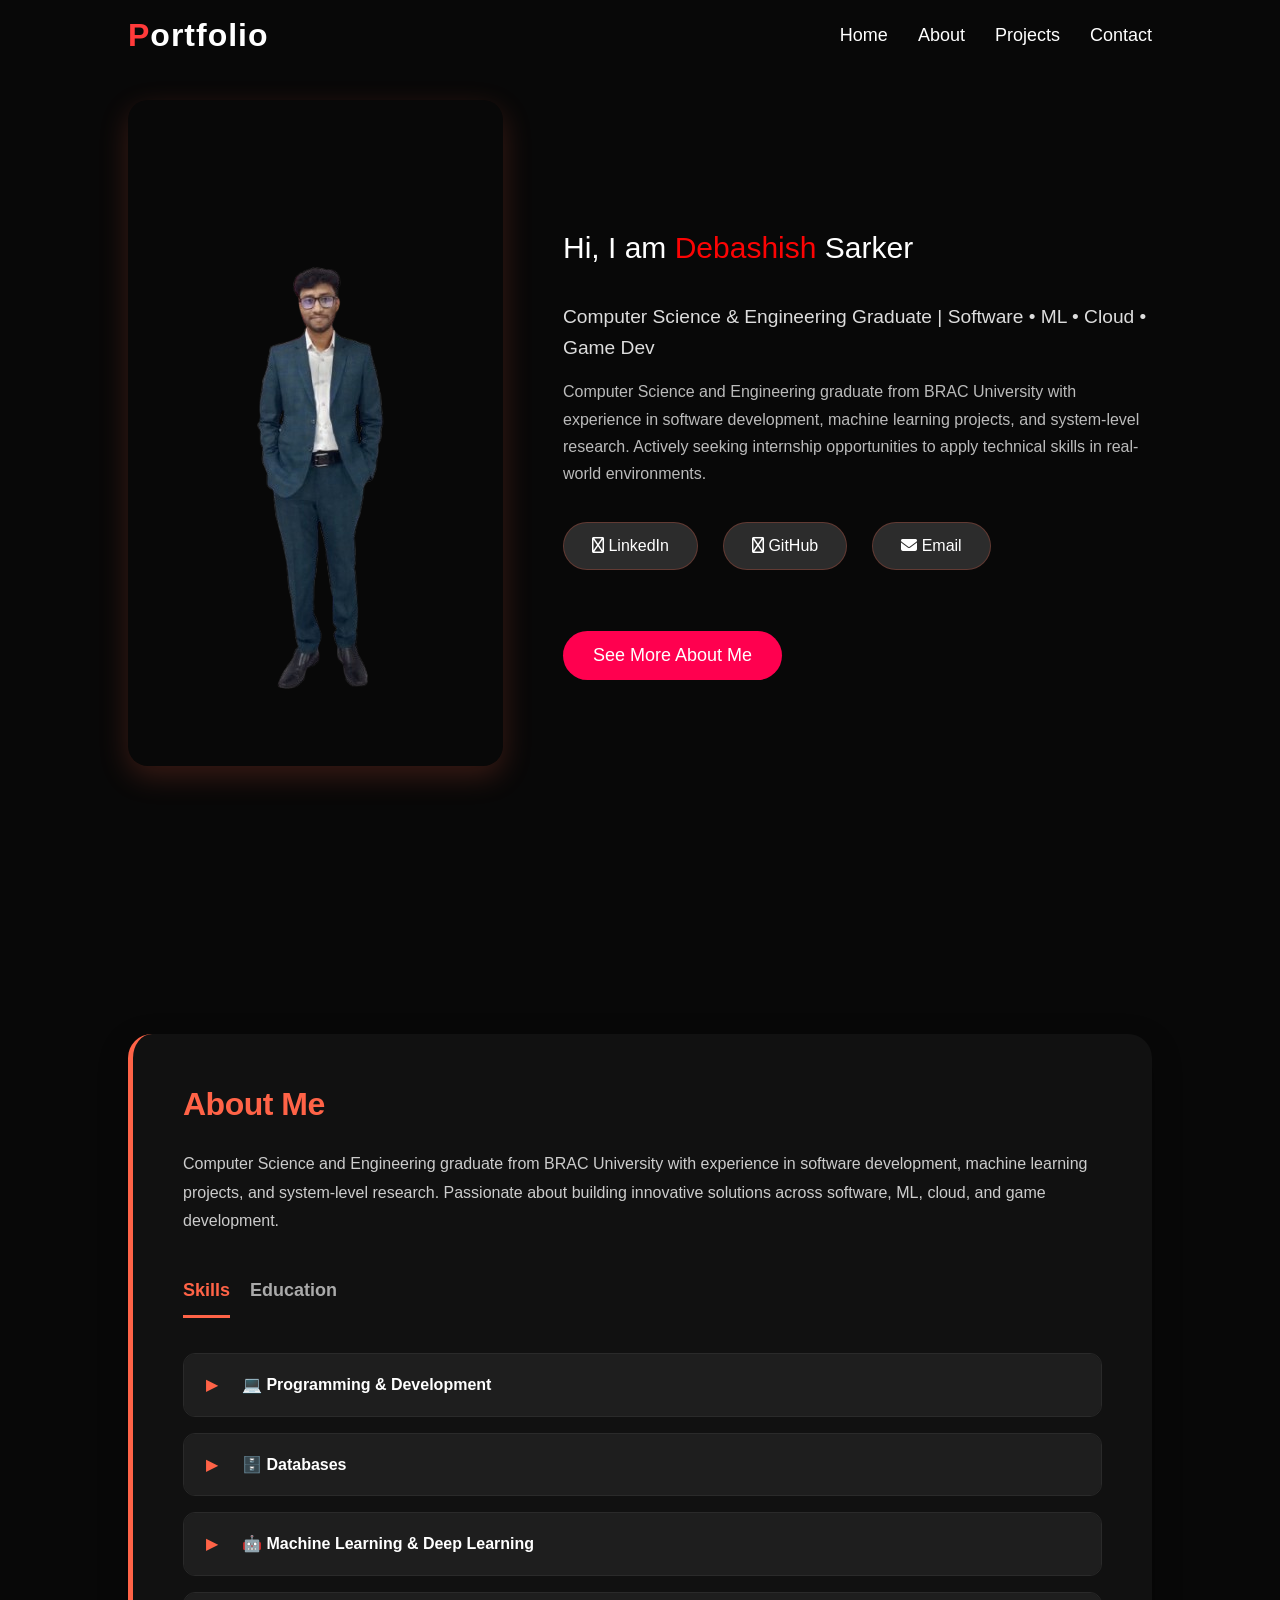
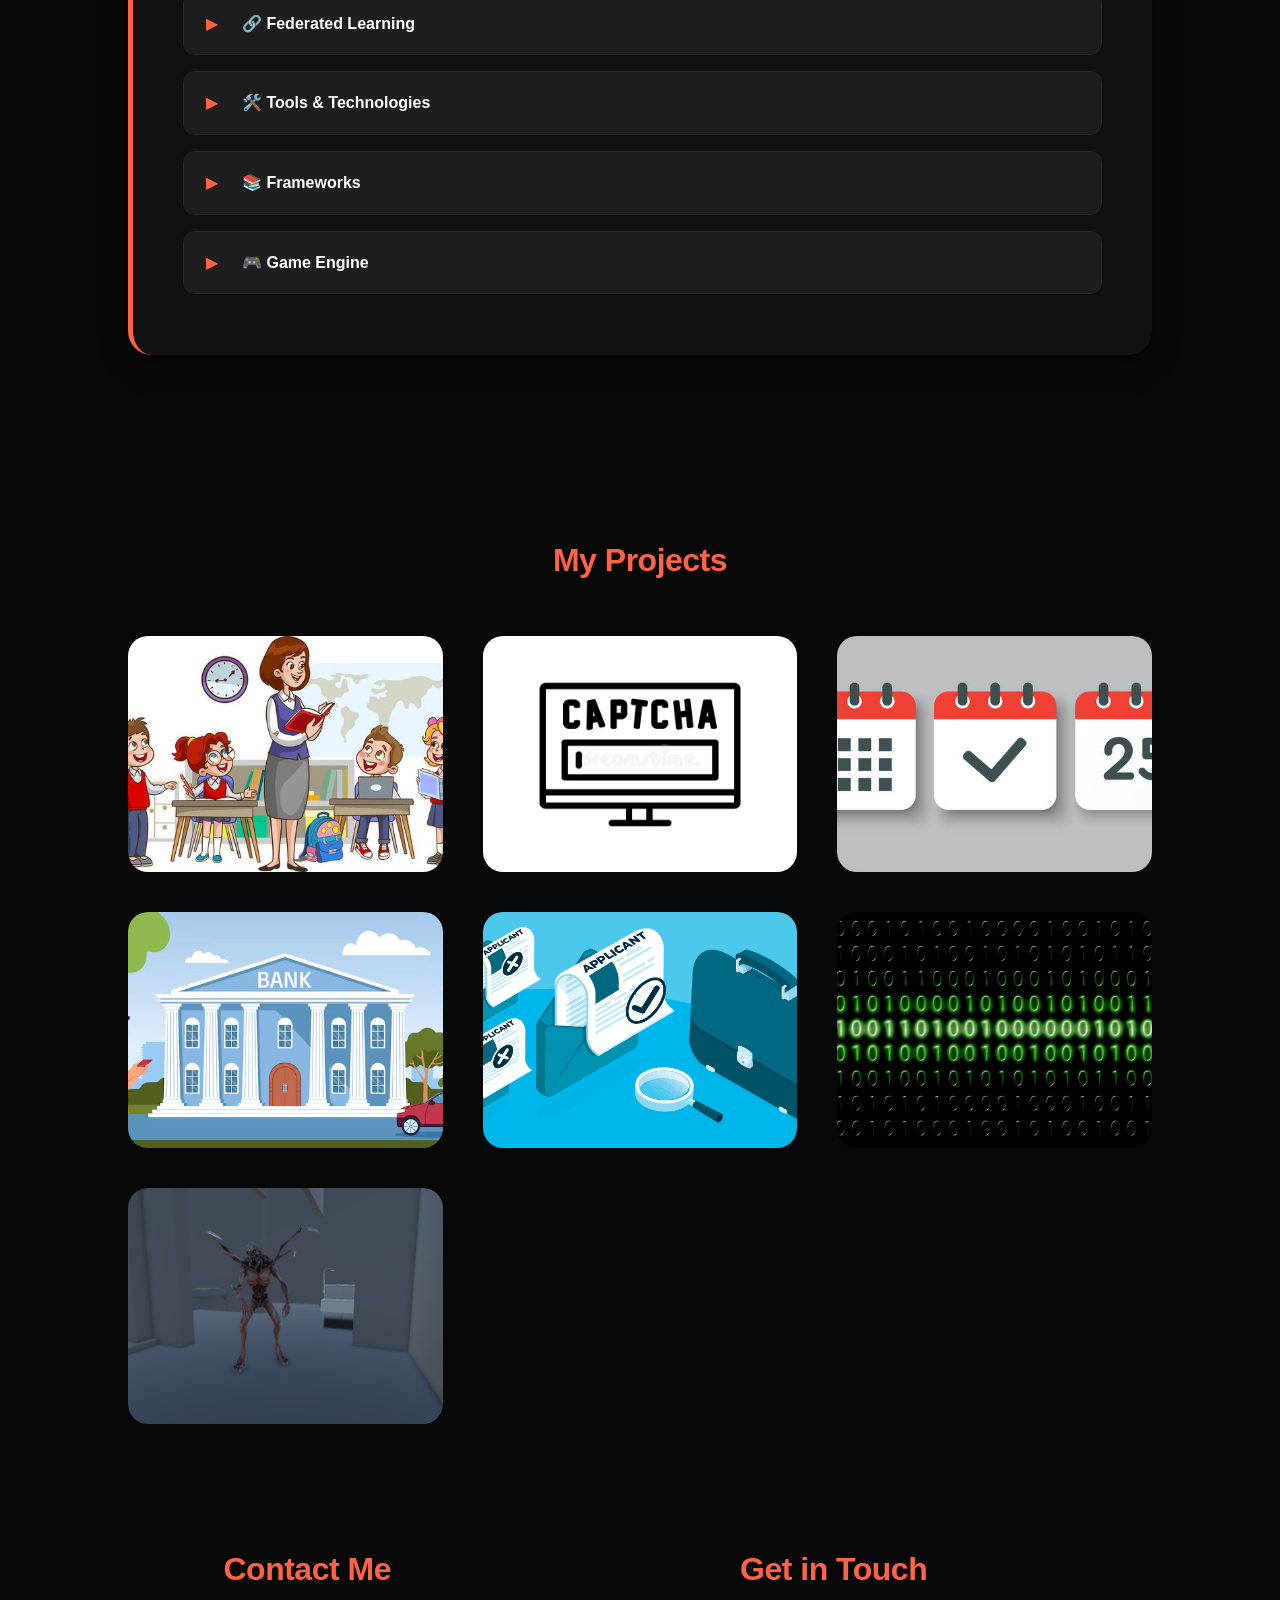
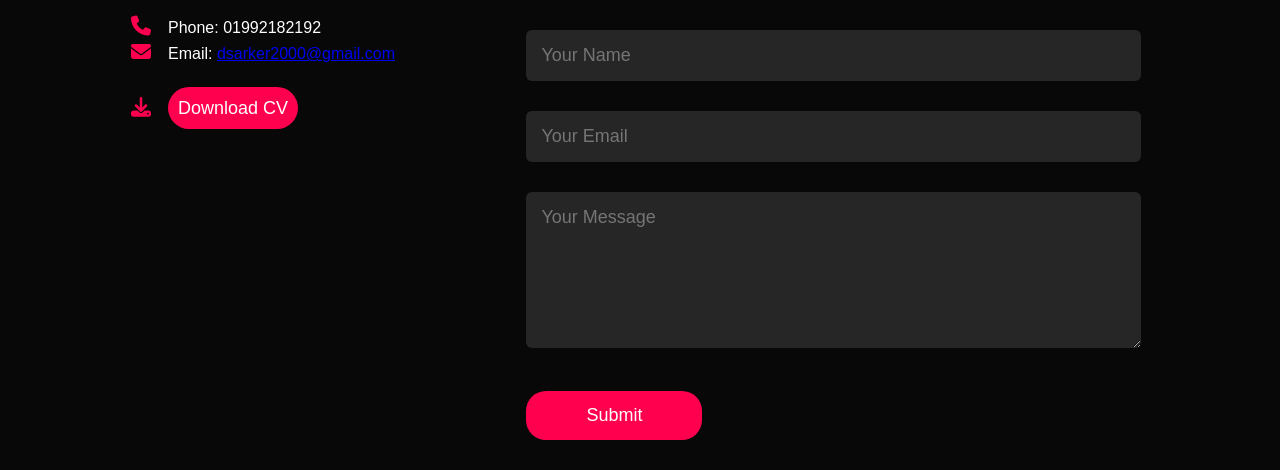
==== commit 95c32747: "2nd update" ====
--- a/index.html
+++ b/index.html
@@ -234,7 +234,7 @@
         <h1 class="sub-title">My Projects</h1>
             <div class="work-list">
                 <div class="work">
-                    <img src="images/teacher-teaching-students-in-classroom-illustration-vector.jpg">
+                    <img src="Images/teacher-teaching-students-in-classroom-illustration-vector.jpg">
                     <div class="layer">
                         <h3>Smart Learn Platform</h3>
                         <p>A full-stack learning platform built with Laravel that allows teachers to upload study materials and students to access study materials.
@@ -243,7 +243,7 @@
                     </div>
                 </div>
                 <div class="work">
-                    <img src="images/captcha-icon-technology-142370206.webp">
+                    <img src="Images/captcha-icon-technology-142370206.webp">
                     <div class="layer">
                         <h3>CAPTCHA Recognition</h3>
                         <p>A deep learning-based CAPTCHA recognition system using neural network architectures for text-based CAPTCHA solving. Includes model training, evaluation, and performance analysis.
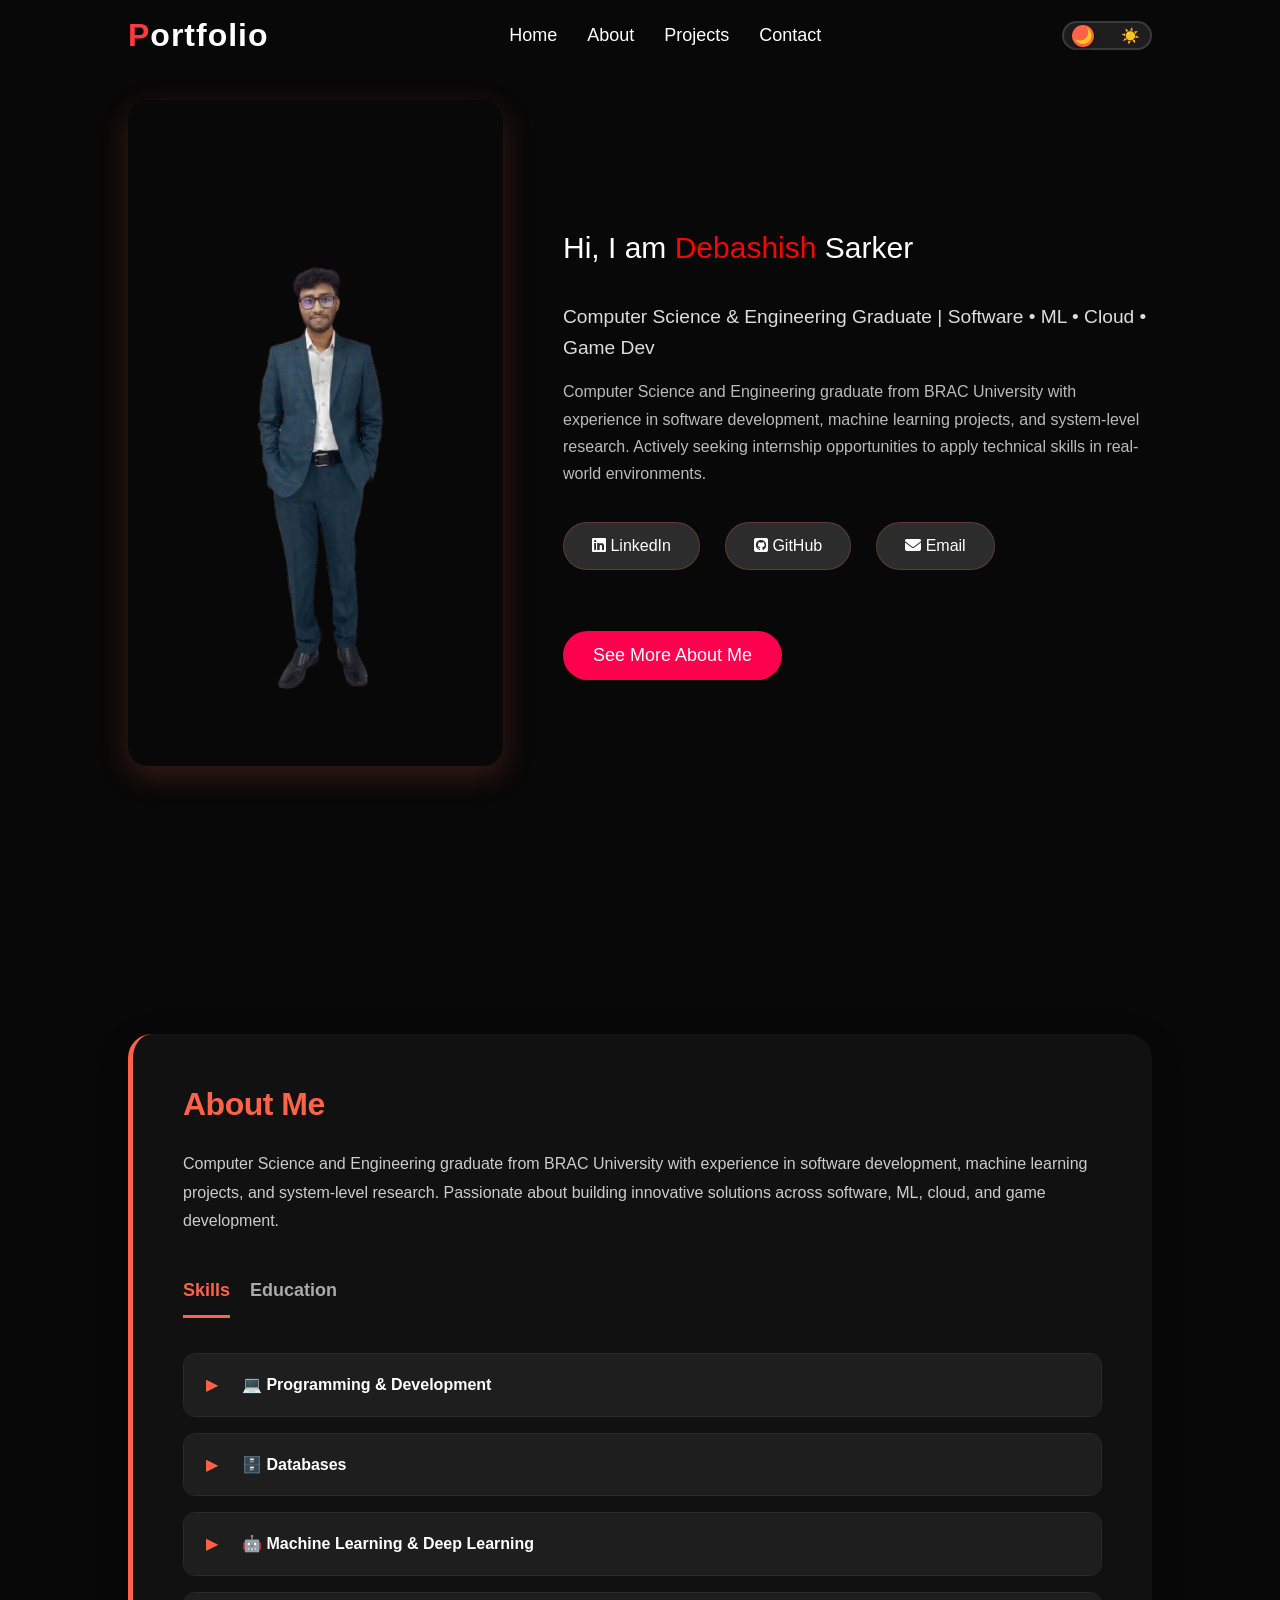
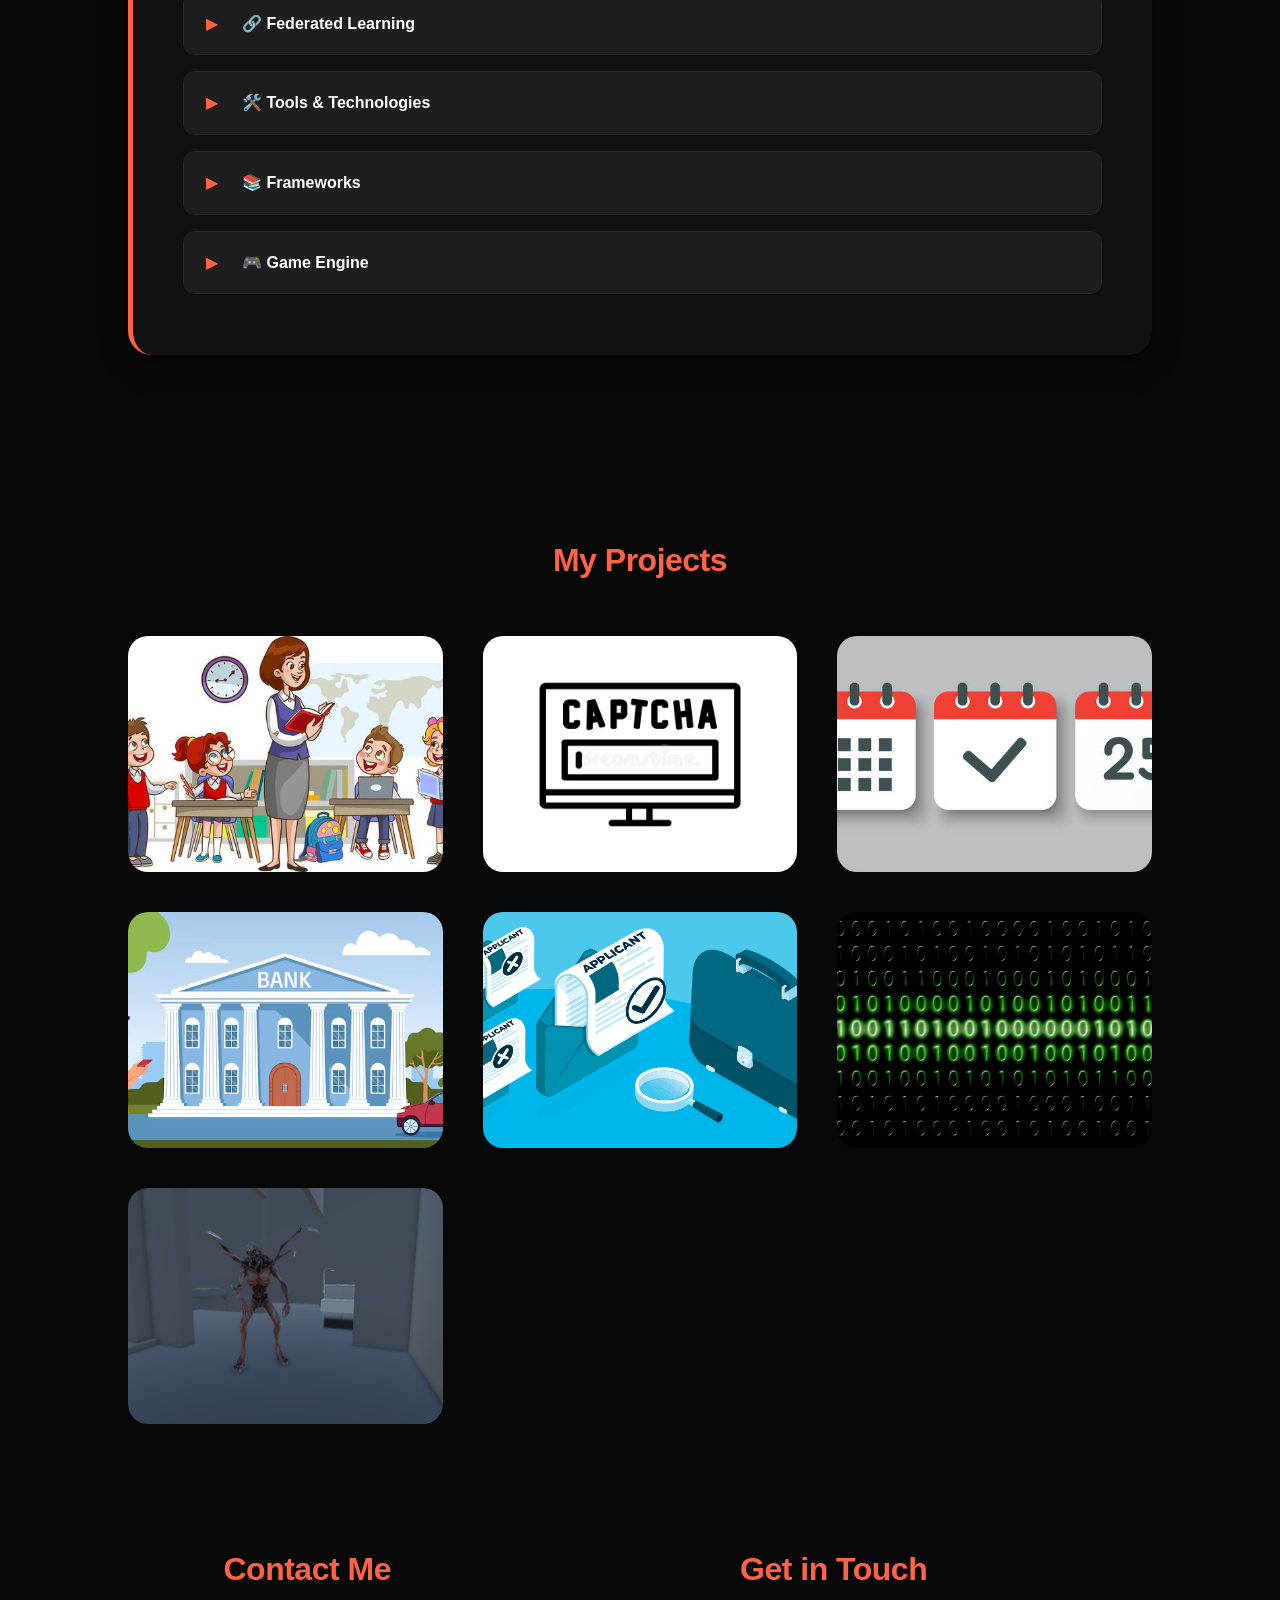
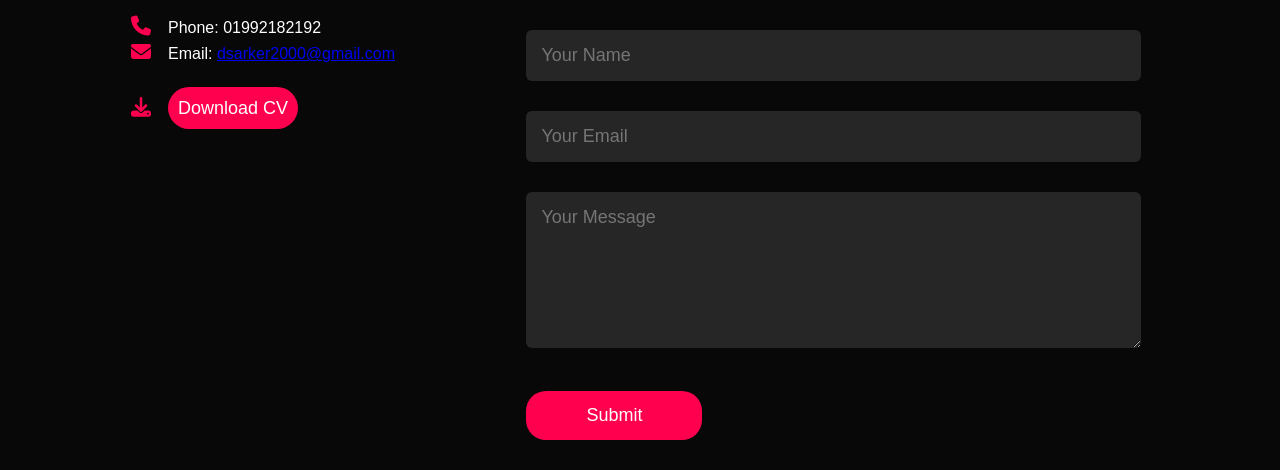
==== commit 02914e81: "debugged" ====
--- a/index.html
+++ b/index.html
@@ -3,22 +3,27 @@
 <head>
     <meta charset="UTF-8">
     <meta name="viewport" content="width=device-width, initial-scale=1.0">
-    <link rel="stylesheet" href="https://cdnjs.cloudflare.com/ajax/libs/font-awesome/6.4.0/css/all.min.css">
+    <link rel="stylesheet" href="https://cdnjs.cloudflare.com/ajax/libs/font-awesome/6.7.2/css/all.min.css" integrity="sha512-Evv84Mr4kqVGRNSgIGL/F/aIDqQb7xQ2vcrdIwxfjThSH8CSR7PBEakCr51Ck+w+/U6swU2Im1vVX0SVk9ABhg==" crossorigin="anonymous" referrerpolicy="no-referrer">
     <link rel="stylesheet" href="style.css">
     <title>Debashish Sarker</title>
 </head>
 <body>
-    <div class="container">
+    <div class="container" id="home">
         <nav>
             <div class="portfolio-logo">
                 <span class="red-p">P</span><span class="white-text">ortfolio</span>
             </div>
             <ul>
-                <li><a href="#hero-section">Home</a></li>
+                <li><a href="#home">Home</a></li>
                 <li><a href="#about">About</a></li>
                 <li><a href="#projects">Projects</a></li>
                 <li><a href="#contact">Contact</a></li>
             </ul>
+            <div class="theme-toggle" id="themeToggle" onclick="toggleTheme()" title="Toggle light/dark mode">
+                <span class="toggle-icon">🌙</span>
+                <div class="toggle-thumb"></div>
+                <span class="toggle-icon">☀️</span>
+            </div>
         </nav>
 
         <div class="hero-section">
@@ -323,6 +328,19 @@
 
 
     <script>
+        // ========== DARK / LIGHT MODE TOGGLE ==========
+        function toggleTheme() {
+            document.body.classList.toggle('light-mode');
+            localStorage.setItem('theme', document.body.classList.contains('light-mode') ? 'light' : 'dark');
+        }
+
+        // Restore saved theme on page load (default = dark)
+        (function () {
+            if (localStorage.getItem('theme') === 'light') {
+                document.body.classList.add('light-mode');
+            }
+        })();
+
         // ========== FIXED JAVASCRIPT FOR TAB UNDERLINE ==========
         function openTab(tabname, event) {
             // Get all tab links and tab contents
--- a/style.css
+++ b/style.css
@@ -5,10 +5,17 @@
     font-weight: inherit;
 }
 
-/* OR, more specifically for Font Awesome: */
-.fa-solid, .fas, .fa-brands, .fa {
-    font-family: "Font Awesome 6 Free" !important; /* Forces the icon font back */
-}
+/* Restore correct Font Awesome font families */
+.fa-solid, .fas, .fa {
+    font-family: "Font Awesome 6 Free" !important;
+    font-weight: 900;
+}
+
+.fa-brands {
+    font-family: "Font Awesome 6 Brands" !important;
+    font-weight: 400;
+}
+
 * {
     margin: 0;
     padding: 0;
@@ -23,7 +30,208 @@
     background-color: #080808;
     color: #fff;
     line-height: 1.6;
-}
+    transition: background-color 0.4s ease, color 0.4s ease;
+}
+
+/* ===== LIGHT MODE THEME (coffee cream) ===== */
+body.light-mode {
+    background-color: #f5ede0;
+    color: #2c1a0e;
+}
+
+body.light-mode nav {
+    background: #ede0cf;
+    box-shadow: 0 2px 10px rgba(120, 70, 20, 0.12);
+}
+
+body.light-mode nav ul li a {
+    color: #3b1f0a;
+}
+
+body.light-mode nav ul li a:hover {
+    color: #c0392b;
+}
+
+body.light-mode nav ul li a:after {
+    background: #c0392b;
+}
+
+body.light-mode .portfolio-logo .white-text {
+    color: #3b1f0a;
+}
+
+body.light-mode .hero-image img {
+    box-shadow: 0 10px 30px rgba(139, 69, 19, 0.2);
+}
+
+body.light-mode .intro-line {
+    color: #5a3620;
+}
+
+body.light-mode .bio-text {
+    color: #6b4226;
+}
+
+body.light-mode .links a {
+    color: #3b1f0a;
+    background: #e8d5be;
+    border-color: rgba(192, 57, 43, 0.3);
+}
+
+body.light-mode .links a:hover {
+    background: #c0392b;
+    color: #fff;
+    border-color: #c0392b;
+}
+
+body.light-mode .about-box {
+    background: #ede0cf;
+    border-left-color: #c0392b;
+    box-shadow: 0 10px 30px rgba(120, 70, 20, 0.1);
+}
+
+body.light-mode .about-title,
+body.light-mode .sub-title {
+    color: #c0392b;
+}
+
+body.light-mode .about-description {
+    color: #5a3620;
+}
+
+body.light-mode .tab-links {
+    color: #8b6347;
+}
+
+body.light-mode .tab-links.active-link,
+body.light-mode .tab-links:hover {
+    color: #c0392b;
+}
+
+body.light-mode .tab-links::after,
+body.light-mode .tab-links.active-link::after,
+body.light-mode .tab-links:hover::after {
+    background: #c0392b;
+}
+
+body.light-mode .accordion-item {
+    background: #ede0cf;
+    border-color: #d4b896;
+}
+
+body.light-mode .accordion-header {
+    background: #e8d5be;
+}
+
+body.light-mode .accordion-header:hover {
+    background: #dfc8aa;
+}
+
+body.light-mode .accordion-title {
+    color: #2c1a0e;
+}
+
+body.light-mode .accordion-icon {
+    color: #c0392b;
+}
+
+body.light-mode .accordion-body {
+    background: #f5ede0;
+}
+
+body.light-mode .skill-icon-item {
+    background: #e8d5be;
+    border-color: #d4b896;
+}
+
+body.light-mode .skill-icon-item span {
+    color: #3b1f0a;
+}
+
+body.light-mode .no-image-icon {
+    background: #dfc8aa;
+}
+
+body.light-mode .tab-contents ul li {
+    color: #3b1f0a;
+    border-bottom-color: #d4b896;
+}
+
+body.light-mode .tab-contents ul li::before,
+body.light-mode .tab-contents ul li:hover {
+    color: #c0392b;
+}
+
+body.light-mode .tab-contents ul strong {
+    color: #c0392b;
+}
+
+body.light-mode form input,
+body.light-mode form textarea {
+    background: #e8d5be;
+    color: #2c1a0e;
+}
+
+body.light-mode .contact-left p i {
+    color: #c0392b;
+}
+
+body.light-mode .contact-left p a {
+    color: #c0392b;
+}
+
+/* ===== THEME TOGGLE SLIDER ===== */
+.theme-toggle {
+    display: flex;
+    align-items: center;
+    gap: 8px;
+    cursor: pointer;
+    background: #1e1e1e;
+    border: 2px solid #3a3a3a;
+    border-radius: 30px;
+    padding: 5px 10px;
+    position: relative;
+    user-select: none;
+    transition: background 0.4s ease, border-color 0.4s ease;
+    min-width: 90px;
+    justify-content: space-between;
+}
+
+.theme-toggle:hover {
+    border-color: #ff6347;
+}
+
+.toggle-icon {
+    font-size: 15px;
+    line-height: 1;
+    z-index: 1;
+}
+
+.toggle-thumb {
+    width: 22px;
+    height: 22px;
+    background: #ff6347;
+    border-radius: 50%;
+    position: absolute;
+    left: 8px;
+    top: 50%;
+    transform: translateY(-50%);
+    transition: left 0.35s cubic-bezier(0.4, 0, 0.2, 1), background 0.4s ease;
+    box-shadow: 0 2px 6px rgba(0,0,0,0.35);
+}
+
+/* When light mode active — slide thumb to right, change pill color */
+body.light-mode .theme-toggle {
+    background: #e8d5be;
+    border-color: #c0392b;
+}
+
+body.light-mode .toggle-thumb {
+    left: calc(100% - 30px);
+    background: #c0392b;
+}
+
+
 
 #header {
     background-color: #1c1c1c;
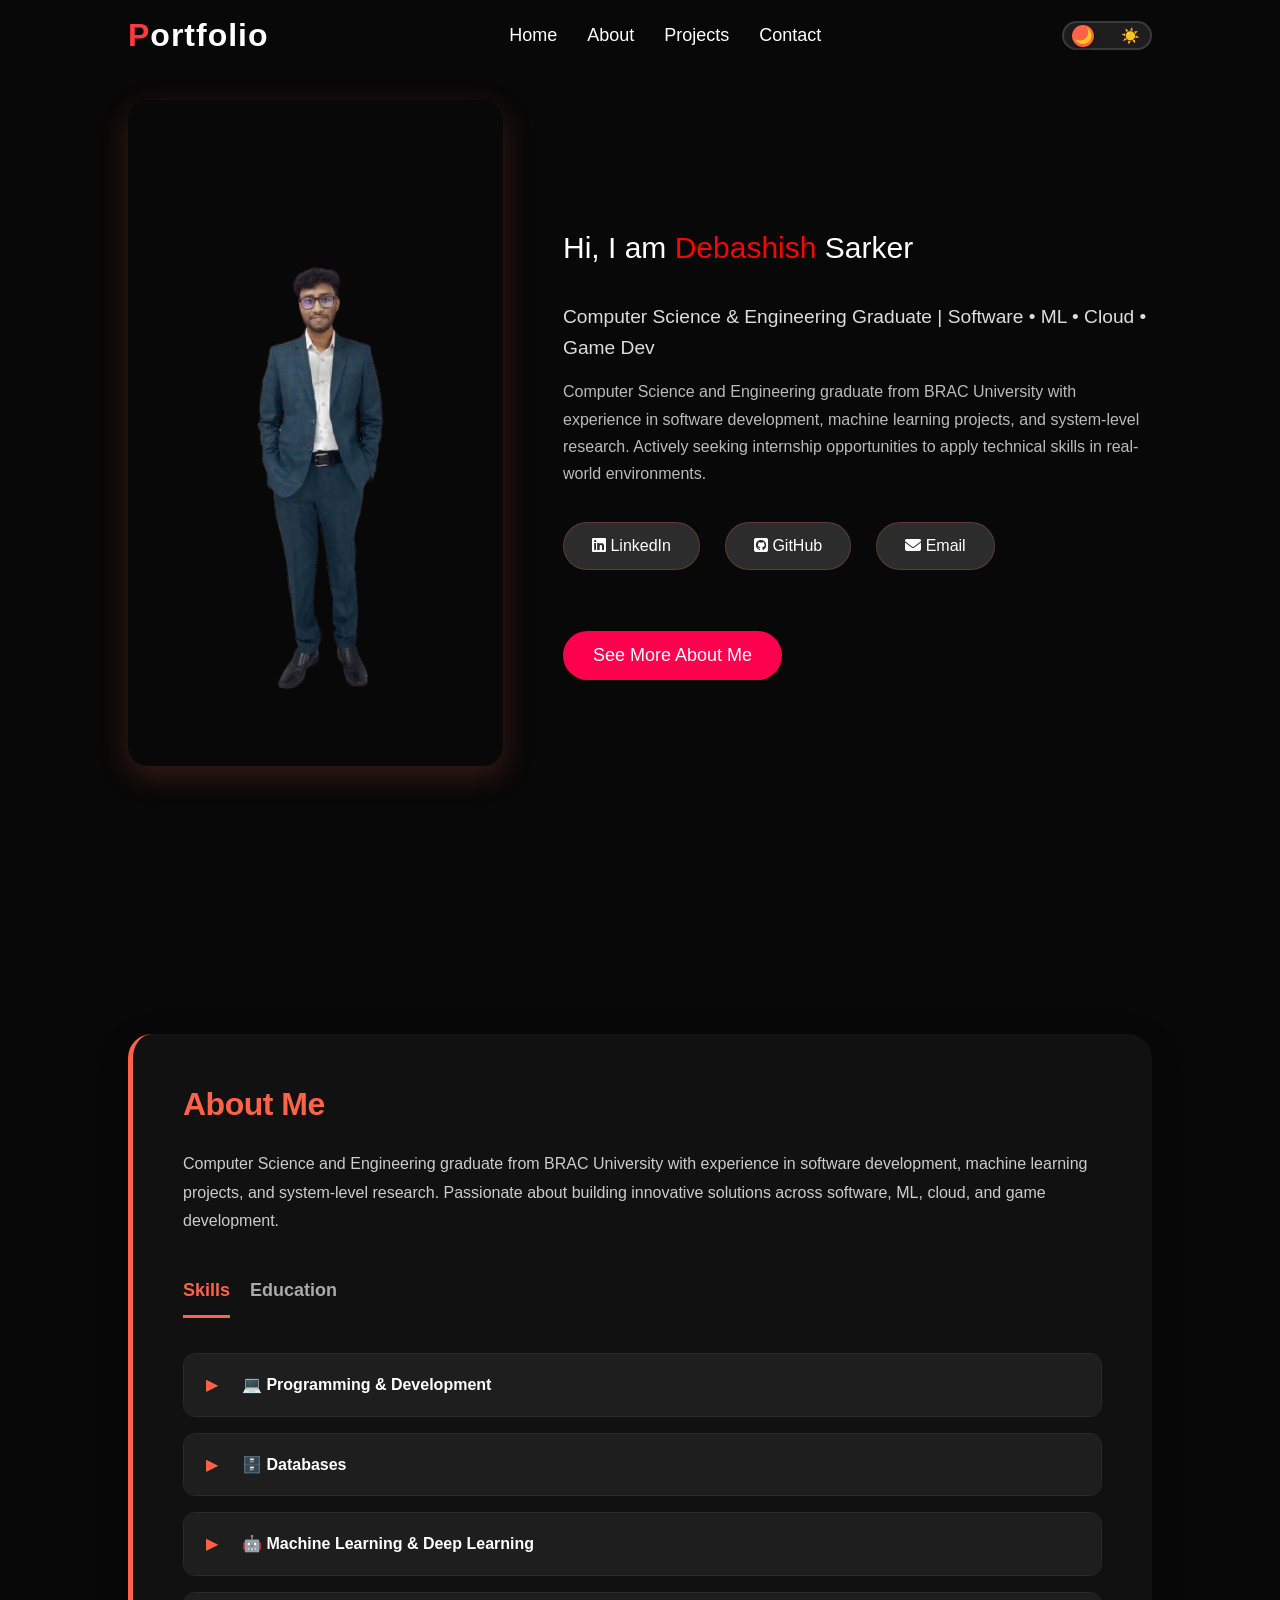
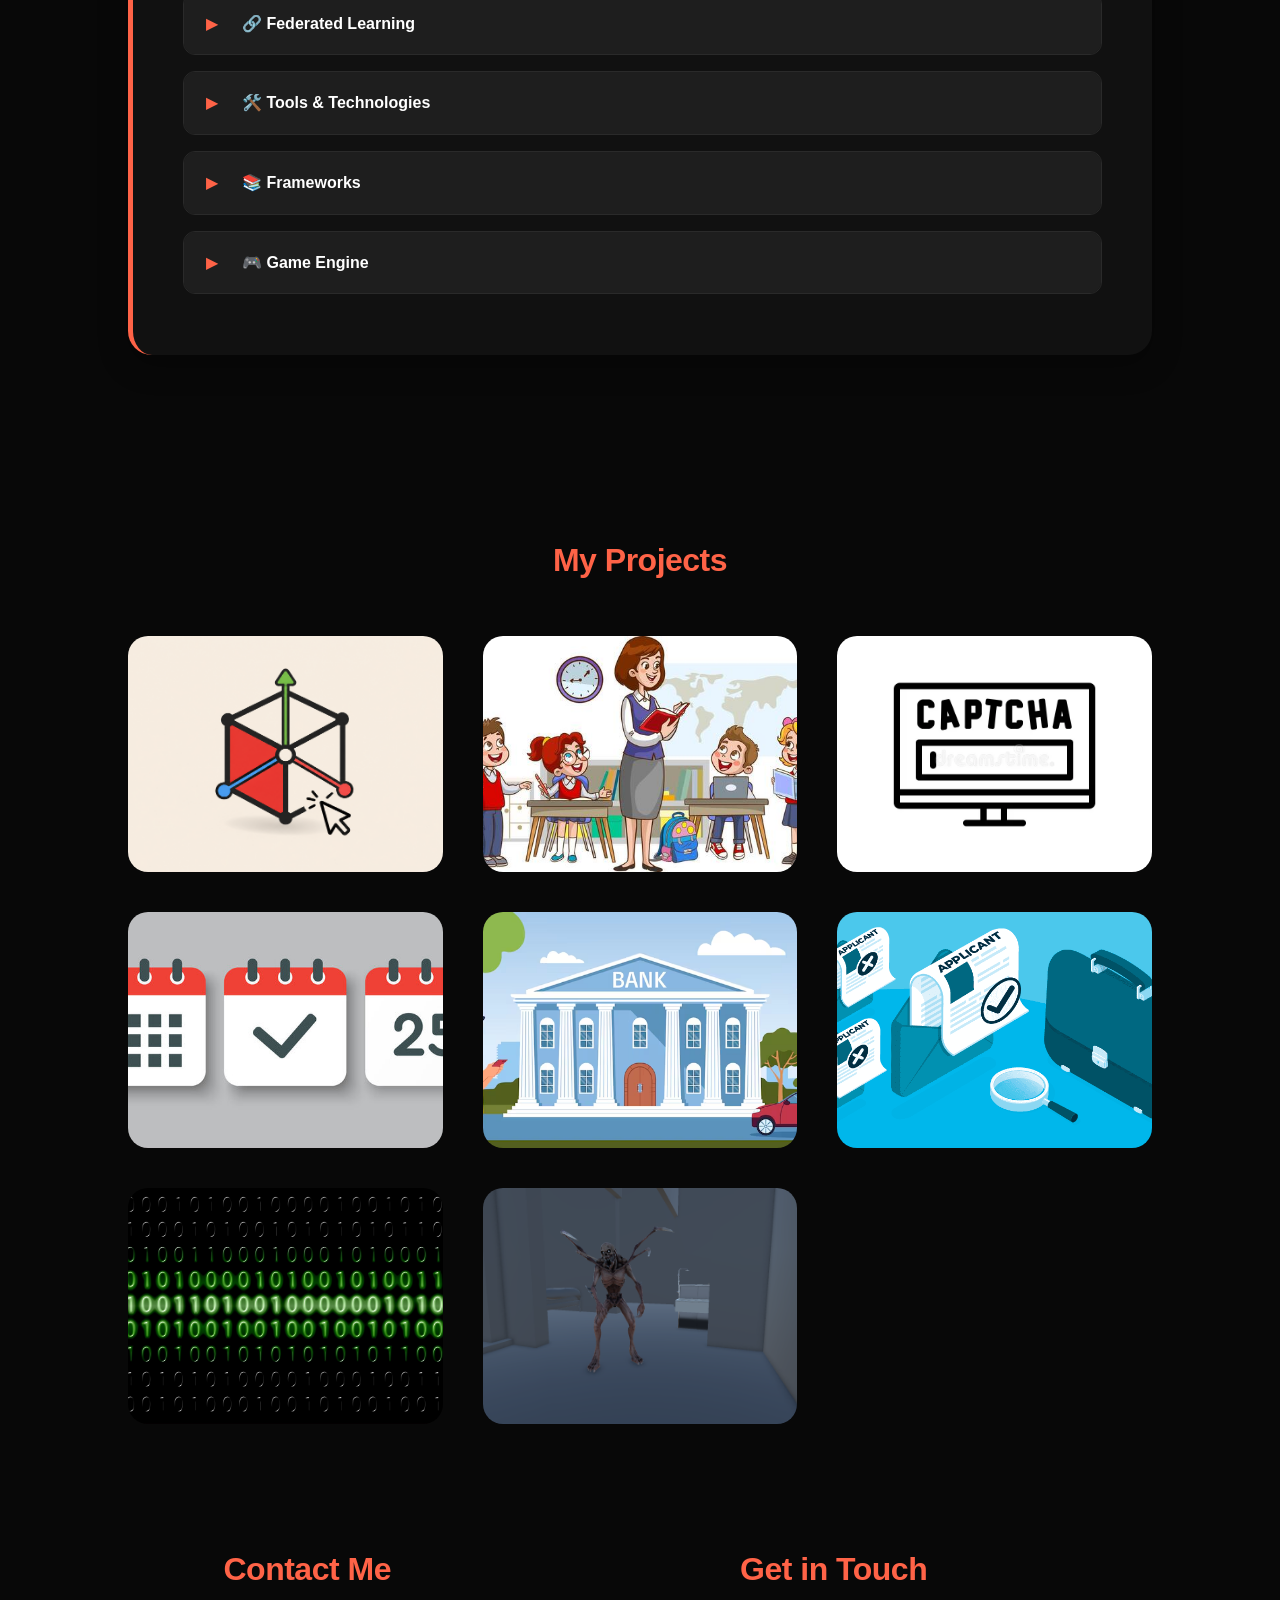
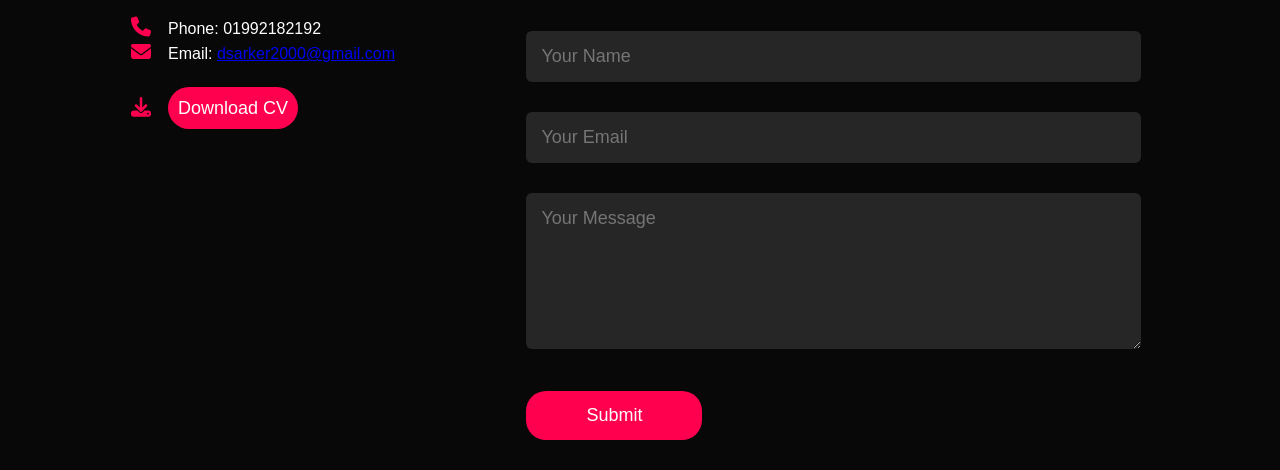
==== commit 0ae290ea: "new added" ====
--- a/index.html
+++ b/index.html
@@ -238,6 +238,15 @@
     <div class="container">
         <h1 class="sub-title">My Projects</h1>
             <div class="work-list">
+                <div class="work">
+                    <img src="Images\3d-scene-builder-logo.png">
+                    <div class="layer">
+                        <h3>3D Scene Builder</h3>
+                        <p>A full-stack 3D scene builder for creating, customizing, and saving interactive scenes with geometric objects, custom models, lighting, and backgrounds.
+                        </p>
+                        <a href="https://github.com/boloyman/Smart-Learn"><i class="fa-solid fa-link"></i></a>
+                    </div>
+                </div>
                 <div class="work">
                     <img src="Images/teacher-teaching-students-in-classroom-illustration-vector.jpg">
                     <div class="layer">
